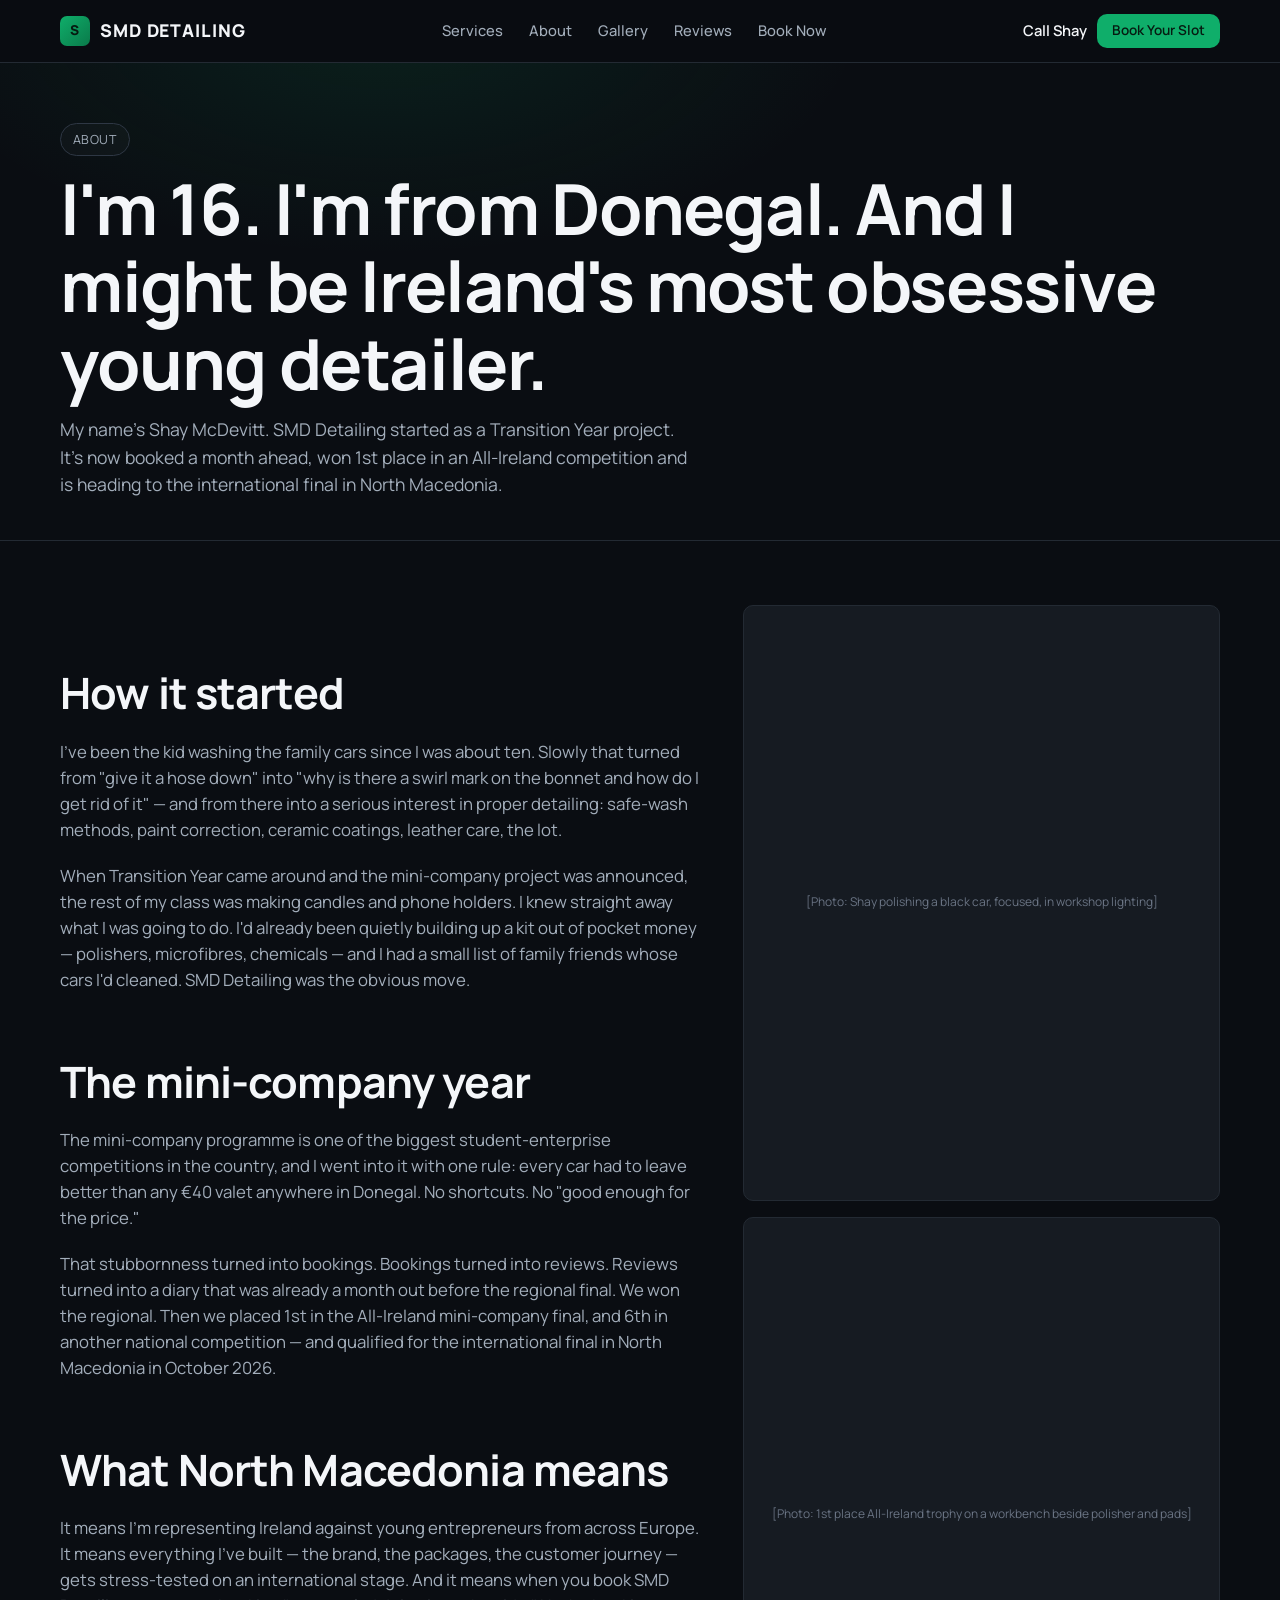
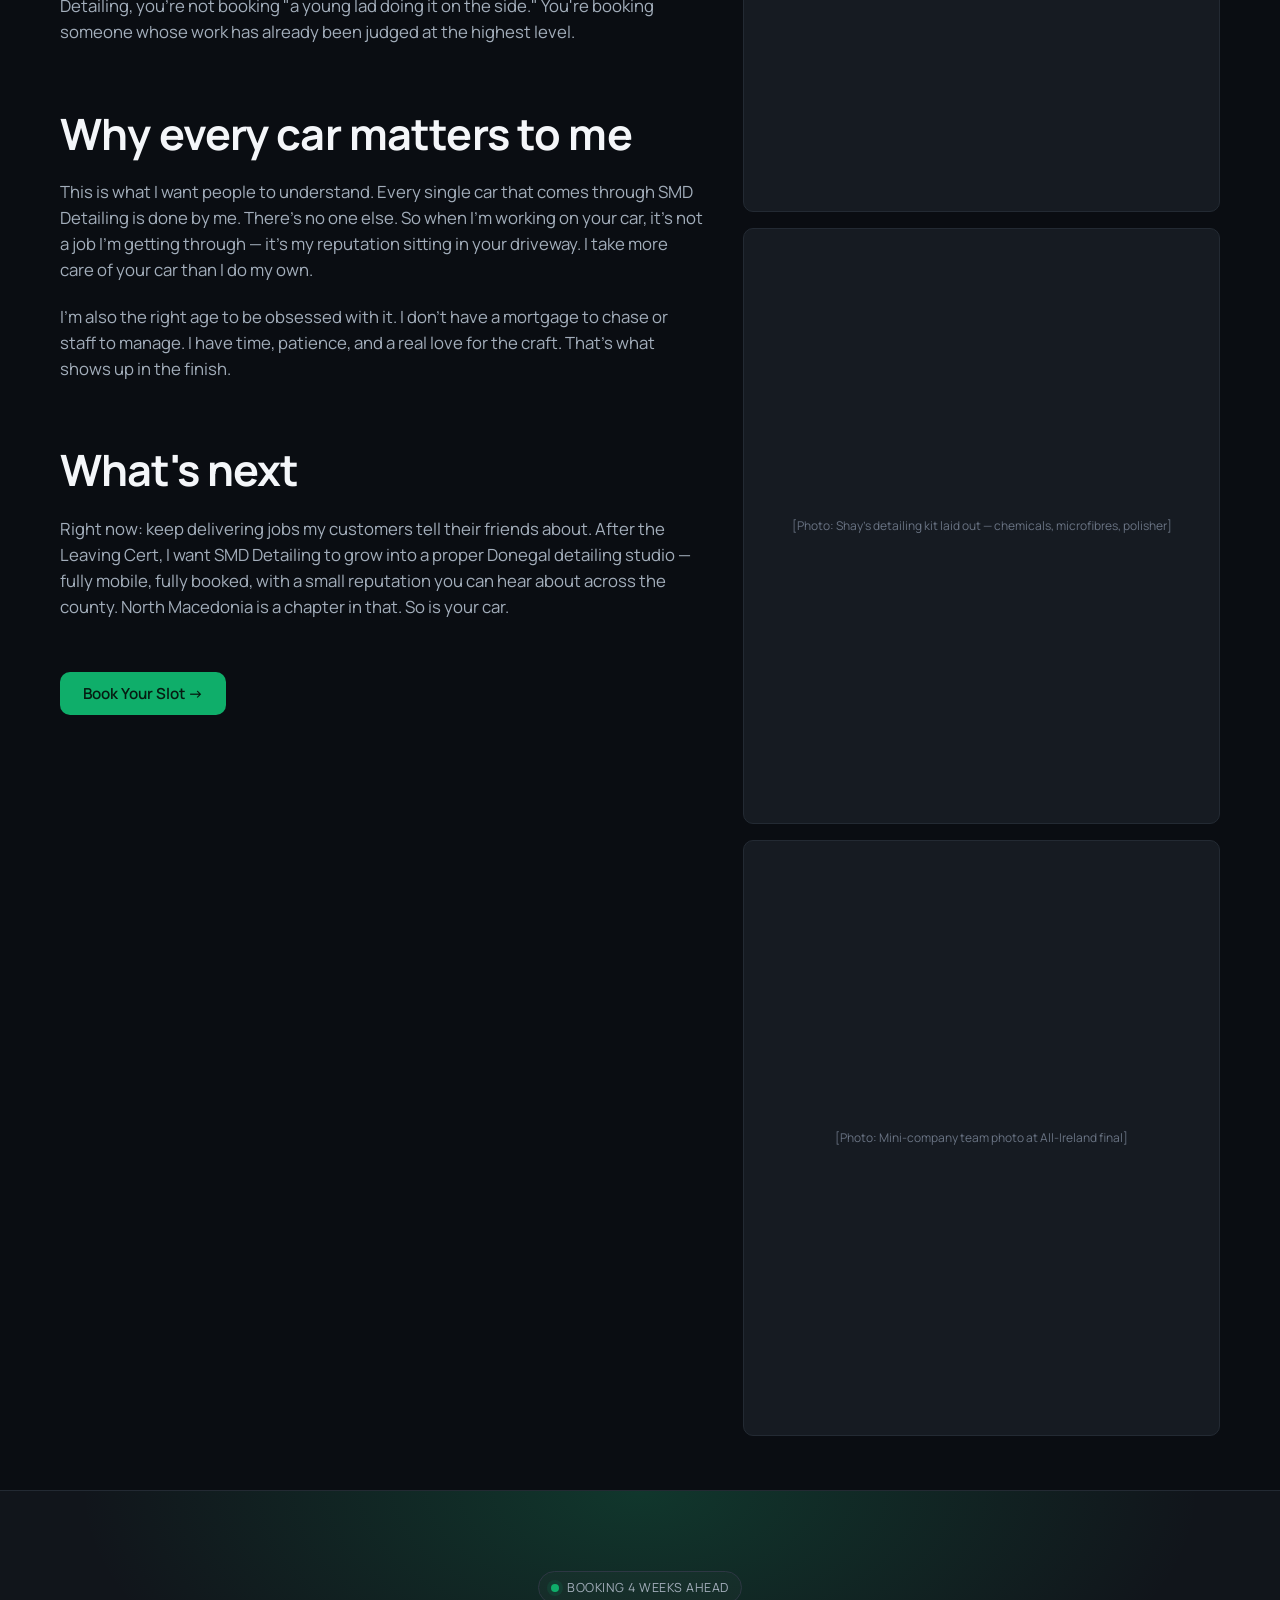
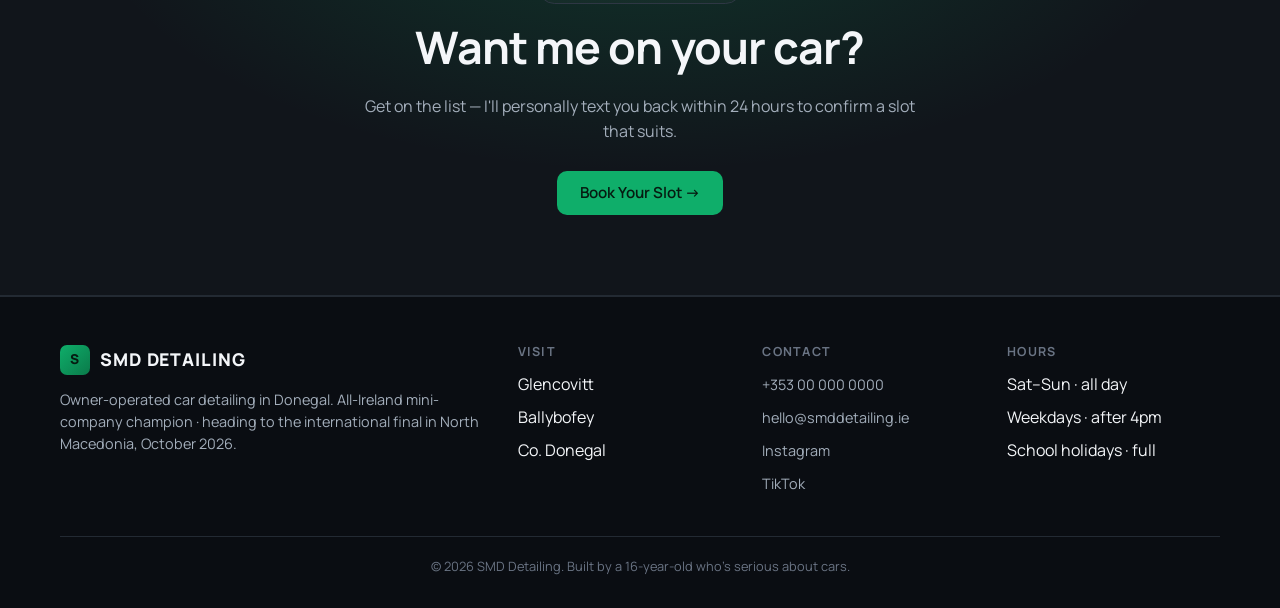
==== about.html @ 3852b574 "Initial commit: SMD Detailing wireframe site with GTM container - 4 pages: homepage, services, about" ====
<!DOCTYPE html>
<html lang="en-IE">
<head>
<!-- Google Tag Manager -->
<script>(function(w,d,s,l,i){w[l]=w[l]||[];w[l].push({'gtm.start':
new Date().getTime(),event:'gtm.js'});var f=d.getElementsByTagName(s)[0],
j=d.createElement(s),dl=l!='dataLayer'?'&l='+l:'';j.async=true;j.src=
'https://www.googletagmanager.com/gtm.js?id='+i+dl;f.parentNode.insertBefore(j,f);
})(window,document,'script','dataLayer','GTM-W44RQM73');</script>
<!-- End Google Tag Manager -->
<meta charset="UTF-8">
<meta name="viewport" content="width=device-width, initial-scale=1">
<title>About Shay — SMD Detailing</title>
<meta name="description" content="The story behind SMD Detailing. Shay McDevitt — 16, Transition Year, All-Ireland mini-company champion, heading to the international final in North Macedonia.">
<link rel="preconnect" href="https://fonts.googleapis.com">
<link rel="preconnect" href="https://fonts.gstatic.com" crossorigin>
<link href="https://fonts.googleapis.com/css2?family=Manrope:wght@400;500;600;700;800&display=swap" rel="stylesheet">
<link rel="stylesheet" href="styles.css">
</head>
<body>
<!-- Google Tag Manager (noscript) -->
<noscript><iframe src="https://www.googletagmanager.com/ns.html?id=GTM-W44RQM73"
height="0" width="0" style="display:none;visibility:hidden"></iframe></noscript>
<!-- End Google Tag Manager (noscript) -->

<header class="site-header">
  <div class="nav">
    <a href="index.html" class="logo">
      <span class="mark">S</span>
      <span>SMD&nbsp;DETAILING</span>
    </a>
    <ul class="nav-links">
      <li><a href="services.html">Services</a></li>
      <li><a href="about.html">About</a></li>
      <li><a href="index.html#gallery">Gallery</a></li>
      <li><a href="index.html#reviews">Reviews</a></li>
      <li><a href="book.html">Book Now</a></li>
    </ul>
    <div class="nav-cta">
      <a href="tel:+353000000000" class="nav-phone">Call Shay</a>
      <a href="book.html" class="btn btn-primary btn-sm">Book Your Slot</a>
      <button class="menu-btn" id="menuBtn" aria-label="Open menu" aria-expanded="false">☰</button>
    </div>
  </div>
  <nav class="mobile-menu" id="mobileMenu">
    <ul>
      <li><a href="services.html">Services</a></li>
      <li><a href="about.html">About</a></li>
      <li><a href="index.html#gallery">Gallery</a></li>
      <li><a href="index.html#reviews">Reviews</a></li>
      <li><a href="book.html">Book Now</a></li>
    </ul>
  </nav>
</header>

<!-- PAGE HERO -->
<section class="page-hero">
  <div class="container">
    <span class="eyebrow">About</span>
    <h1>I'm 16. I'm from Donegal. And I might be Ireland's most obsessive young detailer.</h1>
    <p class="lead">My name's Shay McDevitt. SMD Detailing started as a Transition Year project. It's now booked a month ahead, won 1st place in an All-Ireland competition and is heading to the international final in North Macedonia.</p>
  </div>
</section>

<!-- STORY -->
<section>
  <div class="container about-body">
    <article>
      <h2>How it started</h2>
      <p>I've been the kid washing the family cars since I was about ten. Slowly that turned from "give it a hose down" into "why is there a swirl mark on the bonnet and how do I get rid of it" — and from there into a serious interest in proper detailing: safe-wash methods, paint correction, ceramic coatings, leather care, the lot.</p>
      <p>When Transition Year came around and the mini-company project was announced, the rest of my class was making candles and phone holders. I knew straight away what I was going to do. I'd already been quietly building up a kit out of pocket money — polishers, microfibres, chemicals — and I had a small list of family friends whose cars I'd cleaned. SMD Detailing was the obvious move.</p>

      <h2>The mini-company year</h2>
      <p>The mini-company programme is one of the biggest student-enterprise competitions in the country, and I went into it with one rule: every car had to leave better than any €40 valet anywhere in Donegal. No shortcuts. No "good enough for the price."</p>
      <p>That stubbornness turned into bookings. Bookings turned into reviews. Reviews turned into a diary that was already a month out before the regional final. We won the regional. Then we placed 1st in the All-Ireland mini-company final, and 6th in another national competition — and qualified for the international final in North Macedonia in October 2026.</p>

      <h2>What North Macedonia means</h2>
      <p>It means I'm representing Ireland against young entrepreneurs from across Europe. It means everything I've built — the brand, the packages, the customer journey — gets stress-tested on an international stage. And it means when you book SMD Detailing, you're not booking "a young lad doing it on the side." You're booking someone whose work has already been judged at the highest level.</p>

      <h2>Why every car matters to me</h2>
      <p>This is what I want people to understand. Every single car that comes through SMD Detailing is done by me. There's no one else. So when I'm working on your car, it's not a job I'm getting through — it's my reputation sitting in your driveway. I take more care of your car than I do my own.</p>
      <p>I'm also the right age to be obsessed with it. I don't have a mortgage to chase or staff to manage. I have time, patience, and a real love for the craft. That's what shows up in the finish.</p>

      <h2>What's next</h2>
      <p>Right now: keep delivering jobs my customers tell their friends about. After the Leaving Cert, I want SMD Detailing to grow into a proper Donegal detailing studio — fully mobile, fully booked, with a small reputation you can hear about across the county. North Macedonia is a chapter in that. So is your car.</p>

      <a href="book.html" class="btn btn-primary mt-32">Book Your Slot →</a>
    </article>

    <aside class="about-photos">
      <div class="shot tall">[Photo: Shay polishing a black car, focused, in workshop lighting]</div>
      <div class="shot wide">[Photo: 1st place All-Ireland trophy on a workbench beside polisher and pads]</div>
      <div class="shot">[Photo: Shay's detailing kit laid out — chemicals, microfibres, polisher]</div>
      <div class="shot">[Photo: Mini-company team photo at All-Ireland final]</div>
    </aside>
  </div>
</section>

<!-- FINAL CTA -->
<section class="final-cta">
  <div class="container">
    <span class="eyebrow"><span class="dot"></span> Booking 4 weeks ahead</span>
    <h2>Want me on your car?</h2>
    <p>Get on the list — I'll personally text you back within 24 hours to confirm a slot that suits.</p>
    <a href="book.html" class="btn btn-primary">Book Your Slot →</a>
  </div>
</section>

<footer class="site-footer">
  <div class="container">
    <div class="footer-grid">
      <div>
        <div class="logo" style="margin-bottom:14px;">
          <span class="mark">S</span><span>SMD&nbsp;DETAILING</span>
        </div>
        <p>Owner-operated car detailing in Donegal. All-Ireland mini-company champion · heading to the international final in North Macedonia, October 2026.</p>
      </div>
      <div>
        <h4>Visit</h4>
        <ul>
          <li>Glencovitt</li>
          <li>Ballybofey</li>
          <li>Co. Donegal</li>
        </ul>
      </div>
      <div>
        <h4>Contact</h4>
        <ul>
          <li><a href="tel:+353000000000">+353 00 000 0000</a></li>
          <li><a href="mailto:hello@smddetailing.ie">hello@smddetailing.ie</a></li>
          <li><a href="#">Instagram</a></li>
          <li><a href="#">TikTok</a></li>
        </ul>
      </div>
      <div>
        <h4>Hours</h4>
        <ul>
          <li>Sat–Sun · all day</li>
          <li>Weekdays · after 4pm</li>
          <li>School holidays · full</li>
        </ul>
      </div>
    </div>
    <div class="copyright">© 2026 SMD Detailing. Built by a 16-year-old who's serious about cars.</div>
  </div>
</footer>

<script>
  const btn = document.getElementById('menuBtn');
  const menu = document.getElementById('mobileMenu');
  if (btn) btn.addEventListener('click', () => {
    const open = menu.classList.toggle('open');
    btn.setAttribute('aria-expanded', open);
  });
</script>
</body>
</html>
---- styles.css ----
/* =========================================================
   SMD Detailing — Wireframe Stylesheet v2
   Mobile-first. Dark/premium feel. Emerald accent + gold credential accent.
   Built to reflect the four strategy docs (May 2026).
   ========================================================= */

:root {
  --bg: #0a0d12;
  --bg-elev: #11151b;
  --bg-card: #161b22;
  --bg-card-2: #1c222b;
  --border: #232a33;
  --border-strong: #2e3744;
  --text: #f4f6f9;
  --text-dim: #a3aebb;
  --text-muted: #6a7484;
  --accent: #0fae6a;             /* deep emerald — work/CTA */
  --accent-hover: #14c478;
  --accent-soft: rgba(15, 174, 106, 0.12);
  --accent-strong: rgba(15, 174, 106, 0.28);
  --gold: #d4a72c;               /* credential gold — All-Ireland / N. Macedonia / Most Popular */
  --gold-soft: rgba(212, 167, 44, 0.12);
  --gold-strong: rgba(212, 167, 44, 0.35);
  --danger: #f06a4a;             /* used in "what I don't do" */
  --radius: 14px;
  --radius-sm: 8px;
  --shadow: 0 18px 40px -22px rgba(0, 0, 0, 0.7);
  --maxw: 1200px;
  --font: 'Manrope', system-ui, -apple-system, Segoe UI, Roboto, sans-serif;
}

* { box-sizing: border-box; }

html { scroll-behavior: smooth; -webkit-text-size-adjust: 100%; }

body {
  margin: 0;
  font-family: var(--font);
  background: var(--bg);
  color: var(--text);
  font-size: 16px;
  line-height: 1.55;
  -webkit-font-smoothing: antialiased;
  text-rendering: optimizeLegibility;
}

img { max-width: 100%; display: block; }

a { color: var(--accent); text-decoration: none; }
a:hover { color: var(--accent-hover); }

h1, h2, h3, h4, h5 {
  font-family: var(--font);
  font-weight: 700;
  letter-spacing: -0.02em;
  line-height: 1.1;
  margin: 0 0 .5em;
  color: var(--text);
}

h1 { font-size: clamp(2.2rem, 6.2vw, 4.4rem); }
h2 { font-size: clamp(1.7rem, 4.2vw, 2.7rem); }
h3 { font-size: clamp(1.15rem, 2.3vw, 1.45rem); }
h4 { font-size: 1rem; }
p  { margin: 0 0 1em; color: var(--text-dim); }

strong { color: var(--text); }

.container {
  width: 100%;
  max-width: var(--maxw);
  margin: 0 auto;
  padding: 0 20px;
}

/* ---------- Live availability strip ---------- */
.availability-strip {
  background: linear-gradient(90deg, rgba(15,174,106,0.18), rgba(15,174,106,0.04));
  border-bottom: 1px solid var(--border);
  padding: 10px 0;
  font-size: .85rem;
  color: var(--text);
  text-align: center;
}
.availability-strip .container {
  display: flex;
  align-items: center;
  justify-content: center;
  flex-wrap: wrap;
  gap: 14px;
}
.availability-strip .pulse {
  display: inline-flex;
  align-items: center;
  gap: 8px;
  font-weight: 600;
}
.availability-strip .pulse::before {
  content: "";
  width: 9px; height: 9px;
  border-radius: 50%;
  background: var(--accent);
  box-shadow: 0 0 0 4px var(--accent-soft);
  animation: pulse 2s ease-in-out infinite;
}
.availability-strip .sep { color: var(--text-muted); }
@keyframes pulse {
  0%, 100% { box-shadow: 0 0 0 4px var(--accent-soft); }
  50% { box-shadow: 0 0 0 8px rgba(15,174,106,0.05); }
}

/* ---------- Header ---------- */
.site-header {
  position: sticky;
  top: 0;
  z-index: 50;
  background: rgba(10, 13, 18, 0.88);
  backdrop-filter: blur(12px);
  -webkit-backdrop-filter: blur(12px);
  border-bottom: 1px solid var(--border);
}

.nav {
  display: flex;
  align-items: center;
  justify-content: space-between;
  padding: 14px 20px;
  max-width: var(--maxw);
  margin: 0 auto;
}

.logo {
  font-weight: 800;
  font-size: 1.1rem;
  letter-spacing: .05em;
  color: var(--text);
  display: flex;
  align-items: center;
  gap: 10px;
}

.logo .mark {
  display: inline-flex;
  width: 30px; height: 30px;
  border-radius: 7px;
  background: linear-gradient(135deg, var(--accent), #0a7a4a);
  align-items: center;
  justify-content: center;
  font-size: .85rem;
  font-weight: 800;
  color: #061b11;
}

.nav-links {
  display: none;
  gap: 26px;
  list-style: none;
  margin: 0;
  padding: 0;
}

.nav-links a {
  color: var(--text-dim);
  font-weight: 500;
  font-size: .92rem;
}
.nav-links a:hover, .nav-links a.active { color: var(--text); }

.nav-cta {
  display: flex;
  align-items: center;
  gap: 10px;
}

.nav-phone {
  display: none;
  color: var(--text);
  font-weight: 600;
  font-size: .92rem;
}

.menu-btn {
  background: none;
  border: 1px solid var(--border);
  color: var(--text);
  border-radius: var(--radius-sm);
  padding: 8px 10px;
  cursor: pointer;
  font: inherit;
}

@media (min-width: 920px) {
  .nav-links { display: flex; }
  .nav-phone { display: inline; }
  .menu-btn { display: none; }
}

/* Mobile dropdown */
.mobile-menu {
  display: none;
  border-top: 1px solid var(--border);
  background: var(--bg-elev);
}
.mobile-menu.open { display: block; }
.mobile-menu ul { list-style: none; margin: 0; padding: 8px 0; }
.mobile-menu li a {
  display: block;
  padding: 12px 20px;
  color: var(--text-dim);
  font-weight: 500;
  border-bottom: 1px solid var(--border);
}
.mobile-menu li:last-child a { border-bottom: none; }

/* ---------- Buttons ---------- */
.btn {
  display: inline-flex;
  align-items: center;
  justify-content: center;
  gap: 8px;
  padding: 13px 22px;
  font: 600 .95rem/1 var(--font);
  border-radius: 10px;
  border: 1px solid transparent;
  cursor: pointer;
  text-align: center;
  transition: transform .12s ease, background .2s ease, border-color .2s ease;
  white-space: nowrap;
}
.btn-primary { background: var(--accent); color: #061b11; }
.btn-primary:hover { background: var(--accent-hover); color: #061b11; transform: translateY(-1px); }
.btn-ghost { background: transparent; color: var(--text); border-color: var(--border-strong); }
.btn-ghost:hover { border-color: var(--accent); color: var(--accent); }
.btn-gold { background: var(--gold); color: #1c1304; }
.btn-gold:hover { background: #e4b734; color: #1c1304; transform: translateY(-1px); }
.btn-sm { padding: 9px 14px; font-size: .85rem; }
.btn-lg { padding: 16px 28px; font-size: 1.02rem; }

/* ---------- Hero ---------- */
.hero {
  position: relative;
  padding: 56px 0 56px;
  background:
    radial-gradient(1200px 600px at 75% -10%, rgba(15,174,106,0.20), transparent 60%),
    radial-gradient(800px 400px at 10% 30%, rgba(15,174,106,0.06), transparent 60%),
    var(--bg);
  overflow: hidden;
}

.hero-grid {
  display: grid;
  grid-template-columns: 1fr;
  gap: 36px;
  align-items: center;
}

.eyebrow {
  display: inline-flex;
  align-items: center;
  gap: 8px;
  padding: 6px 12px;
  border: 1px solid var(--border-strong);
  border-radius: 999px;
  font-size: .78rem;
  color: var(--text-dim);
  letter-spacing: .04em;
  text-transform: uppercase;
  background: rgba(255,255,255,0.02);
  margin-bottom: 18px;
}
.eyebrow .dot {
  width: 8px; height: 8px; border-radius: 50%;
  background: var(--accent);
  box-shadow: 0 0 0 4px var(--accent-soft);
}
.eyebrow.gold { color: var(--gold); border-color: var(--gold-strong); background: var(--gold-soft); }
.eyebrow.gold .dot { background: var(--gold); box-shadow: 0 0 0 4px var(--gold-soft); }

.hero h1 { margin-bottom: 20px; }
.hero h1 .accent { color: var(--accent); }
.hero h1 .gold { color: var(--gold); }

.hero-sub {
  font-size: 1.12rem;
  color: var(--text-dim);
  max-width: 560px;
  margin-bottom: 28px;
}

.hero-ctas {
  display: flex;
  flex-wrap: wrap;
  gap: 12px;
  margin-bottom: 28px;
}

.trust-strip {
  display: flex;
  flex-wrap: wrap;
  gap: 10px;
  align-items: center;
}
.badge {
  display: inline-flex;
  align-items: center;
  gap: 8px;
  padding: 8px 14px;
  border-radius: 999px;
  background: var(--bg-card);
  border: 1px solid var(--border);
  font-size: .84rem;
  color: var(--text);
  font-weight: 500;
}
.badge .ico { font-size: 1rem; }
.badge.gold { border-color: var(--gold-strong); color: var(--gold); background: var(--gold-soft); }

.hero-visual {
  background: var(--bg-card);
  border: 1px solid var(--border);
  border-radius: var(--radius);
  aspect-ratio: 4/5;
  display: flex;
  align-items: center;
  justify-content: center;
  padding: 24px;
  color: var(--text-muted);
  text-align: center;
  font-size: .85rem;
  line-height: 1.5;
  position: relative;
  overflow: hidden;
}
.hero-visual::after {
  content: "";
  position: absolute; inset: 0;
  background: radial-gradient(circle at 80% 20%, rgba(15,174,106,0.08), transparent 50%);
  pointer-events: none;
}

@media (min-width: 880px) {
  .hero { padding: 92px 0 88px; }
  .hero-grid { grid-template-columns: 1.15fr .85fr; gap: 60px; }
}

/* ---------- Section base ---------- */
section { padding: 64px 0; }
.section-head { max-width: 760px; margin: 0 auto 40px; text-align: center; }
.section-head .eyebrow { margin-bottom: 14px; }
.section-head p { color: var(--text-dim); font-size: 1.05rem; }
.section-head h2 .accent { color: var(--accent); }

.section-tint {
  background: var(--bg-elev);
  border-top: 1px solid var(--border);
  border-bottom: 1px solid var(--border);
}

/* ---------- Comparison / Donegal landscape ---------- */
.compare-grid {
  display: grid;
  grid-template-columns: 1fr;
  gap: 16px;
}
@media (min-width: 880px) { .compare-grid { grid-template-columns: repeat(3, 1fr); } }

.compare-col {
  background: var(--bg-card);
  border: 1px solid var(--border);
  border-radius: var(--radius);
  padding: 26px 22px;
  position: relative;
  display: flex;
  flex-direction: column;
}
.compare-col h3 {
  font-size: 1.05rem;
  margin-bottom: 4px;
  color: var(--text-dim);
}
.compare-col .price-bracket {
  font-size: .82rem;
  color: var(--text-muted);
  margin-bottom: 18px;
  font-weight: 500;
}
.compare-col ul {
  list-style: none; padding: 0; margin: 0 0 16px;
}
.compare-col ul li {
  padding: 8px 0 8px 24px;
  font-size: .92rem;
  color: var(--text-dim);
  position: relative;
  border-bottom: 1px solid rgba(255,255,255,0.04);
}
.compare-col ul li:last-child { border-bottom: none; }
.compare-col ul li::before {
  content: "—";
  position: absolute; left: 0; top: 8px;
  color: var(--text-muted);
}
.compare-col.smd {
  border-color: var(--accent);
  background: linear-gradient(180deg, rgba(15,174,106,0.10), transparent 50%), var(--bg-card);
}
.compare-col.smd h3 { color: var(--accent); }
.compare-col.smd ul li::before { content: "✓"; color: var(--accent); font-weight: 700; }
.compare-col.smd .price-bracket { color: var(--text); font-weight: 600; }

/* ---------- Stats strip ---------- */
.stats { padding: 38px 0; }
.stats-grid {
  display: grid;
  grid-template-columns: 1fr;
  gap: 24px;
  text-align: center;
}
.stat .n {
  display: block;
  font-size: 2rem;
  font-weight: 800;
  color: var(--accent);
  letter-spacing: -.02em;
}
.stat.gold .n { color: var(--gold); }
.stat .l {
  color: var(--text-dim);
  font-size: .92rem;
}
@media (min-width: 720px) {
  .stats-grid { grid-template-columns: repeat(3, 1fr); }
}

/* ---------- Packages cards ---------- */
.cards {
  display: grid;
  grid-template-columns: 1fr;
  gap: 20px;
}
@media (min-width: 880px) { .cards { grid-template-columns: repeat(3, 1fr); } }

.card {
  background: var(--bg-card);
  border: 1px solid var(--border);
  border-radius: var(--radius);
  padding: 30px 26px;
  display: flex;
  flex-direction: column;
  position: relative;
  transition: border-color .2s ease, transform .2s ease;
}
.card:hover { border-color: var(--accent); transform: translateY(-2px); }

.card.featured {
  border-color: var(--gold);
  background: linear-gradient(180deg, rgba(212,167,44,0.07), transparent 40%), var(--bg-card);
}
.card .ribbon {
  position: absolute;
  top: -12px; left: 22px;
  background: var(--gold);
  color: #1c1304;
  font-size: .7rem;
  font-weight: 800;
  letter-spacing: .1em;
  text-transform: uppercase;
  padding: 5px 12px;
  border-radius: 999px;
  box-shadow: var(--shadow);
}

.card .pack-name {
  font-size: .78rem;
  text-transform: uppercase;
  letter-spacing: .14em;
  color: var(--text-muted);
  margin-bottom: 4px;
}
.card h3 {
  font-size: 1.5rem;
  margin-bottom: 6px;
}
.card .price {
  font-size: 2.2rem;
  font-weight: 800;
  letter-spacing: -.02em;
  color: var(--text);
  margin: 8px 0 4px;
}
.card .time {
  color: var(--text-muted);
  font-size: .85rem;
  margin-bottom: 18px;
}
.card ul {
  list-style: none;
  padding: 0; margin: 0 0 22px;
}
.card ul li {
  position: relative;
  padding: 8px 0 8px 26px;
  color: var(--text-dim);
  font-size: .93rem;
  border-bottom: 1px solid rgba(255,255,255,0.04);
}
.card ul li:last-child { border-bottom: none; }
.card ul li::before {
  content: "";
  position: absolute;
  left: 0; top: 14px;
  width: 12px; height: 12px;
  border-radius: 50%;
  background: var(--accent-soft);
  border: 2px solid var(--accent);
}
.card.featured ul li::before { background: var(--gold-soft); border-color: var(--gold); }
.card .card-foot {
  margin-top: auto;
  display: flex;
  flex-direction: column;
  gap: 8px;
}

/* ---------- "What I don't do" ---------- */
.dont-grid {
  display: grid;
  grid-template-columns: 1fr;
  gap: 14px;
}
@media (min-width: 720px) { .dont-grid { grid-template-columns: repeat(2, 1fr); } }
.dont-card {
  background: var(--bg-card);
  border: 1px solid var(--border);
  border-left: 3px solid var(--danger);
  border-radius: var(--radius);
  padding: 22px 22px;
}
.dont-card h4 {
  font-size: 1rem;
  margin-bottom: 6px;
  color: var(--text);
}
.dont-card p {
  margin: 0;
  font-size: .92rem;
  color: var(--text-dim);
}
.dont-card .x {
  display: inline-block;
  color: var(--danger);
  font-weight: 700;
  margin-right: 6px;
}

/* ---------- Process ---------- */
.process {
  background: var(--bg-elev);
  border-radius: var(--radius);
  padding: 38px 26px;
  border: 1px solid var(--border);
}
.steps {
  display: grid;
  grid-template-columns: 1fr;
  gap: 28px;
  counter-reset: step;
}
@media (min-width: 720px) { .steps { grid-template-columns: repeat(4, 1fr); } }
.step {
  position: relative;
  padding-left: 56px;
}
.step::before {
  counter-increment: step;
  content: counter(step);
  position: absolute;
  left: 0; top: -4px;
  width: 40px; height: 40px;
  border-radius: 50%;
  background: var(--accent);
  color: #061b11;
  font-weight: 800;
  display: flex; align-items: center; justify-content: center;
}
.step h4 { font-size: 1rem; margin-bottom: 4px; color: var(--text); }
.step p { font-size: .9rem; margin: 0; }

/* ---------- Wedding pack strip ---------- */
.wedding-strip {
  background: linear-gradient(135deg, rgba(212,167,44,0.10), rgba(15,174,106,0.06));
  border: 1px solid var(--gold-strong);
  border-radius: var(--radius);
  padding: 28px;
  display: grid;
  grid-template-columns: 1fr;
  gap: 18px;
  align-items: center;
}
@media (min-width: 720px) { .wedding-strip { grid-template-columns: 1fr auto; } }
.wedding-strip h3 { margin-bottom: 6px; color: var(--text); }
.wedding-strip h3 .gold { color: var(--gold); }
.wedding-strip p { margin: 0; color: var(--text-dim); font-size: .95rem; }
.wedding-price {
  font-weight: 700;
  color: var(--gold);
  font-size: 1.1rem;
  margin-top: 8px;
}

/* ---------- Gallery / TikTok grid ---------- */
.gallery {
  display: grid;
  grid-template-columns: repeat(2, 1fr);
  gap: 12px;
}
@media (min-width: 720px) { .gallery { grid-template-columns: repeat(3, 1fr); } }
@media (min-width: 1000px) { .gallery { grid-template-columns: repeat(4, 1fr); } }
.shot {
  background: var(--bg-card);
  border: 1px solid var(--border);
  border-radius: 10px;
  aspect-ratio: 4/3;
  display: flex;
  align-items: center;
  justify-content: center;
  text-align: center;
  padding: 12px;
  color: var(--text-muted);
  font-size: .75rem;
  line-height: 1.4;
}
.shot.tall { aspect-ratio: 3/4; }
.shot.wide { aspect-ratio: 16/9; }

/* TikTok/IG embed grid */
.social-grid {
  display: grid;
  grid-template-columns: repeat(2, 1fr);
  gap: 12px;
}
@media (min-width: 720px) { .social-grid { grid-template-columns: repeat(3, 1fr); } }
.tiktok-tile {
  background: var(--bg-card);
  border: 1px solid var(--border);
  border-radius: 12px;
  aspect-ratio: 9/16;
  display: flex;
  flex-direction: column;
  justify-content: space-between;
  padding: 14px;
  color: var(--text-muted);
  font-size: .78rem;
  text-align: left;
  position: relative;
  overflow: hidden;
}
.tiktok-tile::before {
  content: "";
  position: absolute; inset: 0;
  background: linear-gradient(180deg, transparent 30%, rgba(0,0,0,0.6));
  pointer-events: none;
}
.tiktok-tile .plat {
  font-size: .68rem;
  text-transform: uppercase;
  letter-spacing: .12em;
  color: var(--accent);
  font-weight: 700;
}
.tiktok-tile .ttitle {
  position: relative;
  color: var(--text);
  font-weight: 600;
  font-size: .82rem;
  z-index: 1;
}

/* ---------- Reviews ---------- */
.reviews {
  display: grid;
  grid-template-columns: 1fr;
  gap: 20px;
}
@media (min-width: 720px) { .reviews { grid-template-columns: repeat(2, 1fr); } }
@media (min-width: 1000px) { .reviews { grid-template-columns: repeat(3, 1fr); } }
.review {
  background: var(--bg-card);
  border: 1px solid var(--border);
  border-radius: var(--radius);
  padding: 24px;
}
.stars { color: var(--gold); letter-spacing: 2px; margin-bottom: 10px; font-size: .95rem; }
.review p { color: var(--text); font-size: 1rem; font-style: italic; }
.review .who {
  margin-top: 16px;
  font-size: .85rem;
  color: var(--text-dim);
}
.review .who strong { color: var(--text); font-style: normal; }
.review .tag {
  display: inline-block;
  margin-top: 8px;
  padding: 3px 10px;
  font-size: .72rem;
  letter-spacing: .06em;
  text-transform: uppercase;
  border-radius: 999px;
  background: var(--accent-soft);
  color: var(--accent);
}

/* ---------- Press strip ---------- */
.press-strip {
  display: grid;
  grid-template-columns: repeat(2, 1fr);
  gap: 14px;
}
@media (min-width: 720px) { .press-strip { grid-template-columns: repeat(4, 1fr); } }
.press-logo {
  background: var(--bg-card);
  border: 1px solid var(--border);
  border-radius: var(--radius-sm);
  padding: 22px 18px;
  text-align: center;
  color: var(--text-muted);
  font-size: .88rem;
}
.press-logo .name {
  display: block;
  color: var(--text);
  font-weight: 700;
  letter-spacing: .04em;
  font-size: 1rem;
  margin-bottom: 4px;
}
.press-logo .sub {
  font-size: .72rem;
  text-transform: uppercase;
  letter-spacing: .1em;
  color: var(--text-muted);
}

/* ---------- Coverage map ---------- */
.coverage {
  display: grid;
  grid-template-columns: 1fr;
  gap: 32px;
  align-items: center;
}
@media (min-width: 880px) { .coverage { grid-template-columns: 1fr 1fr; } }
.map-placeholder {
  background: var(--bg-card);
  border: 1px solid var(--border);
  border-radius: var(--radius);
  aspect-ratio: 4/3;
  display: flex; align-items: center; justify-content: center;
  color: var(--text-muted);
  text-align: center;
  padding: 24px;
  font-size: .85rem;
}
.coverage h2 { margin-bottom: 14px; }
.coverage ul.towns {
  list-style: none; padding: 0; margin: 16px 0;
  display: grid; grid-template-columns: repeat(2, 1fr); gap: 8px;
}
@media (min-width: 720px) { .coverage ul.towns { grid-template-columns: repeat(3, 1fr); } }
.coverage ul.towns li {
  padding: 8px 12px;
  background: var(--bg-card);
  border: 1px solid var(--border);
  border-radius: var(--radius-sm);
  font-size: .88rem;
  color: var(--text-dim);
}

/* ---------- B2B dealer strip ---------- */
.b2b-strip {
  background:
    radial-gradient(600px 300px at 90% 0%, rgba(15,174,106,0.08), transparent 60%),
    var(--bg-elev);
  border: 1px solid var(--border-strong);
  border-radius: var(--radius);
  padding: 36px 30px;
  display: grid;
  grid-template-columns: 1fr;
  gap: 24px;
  align-items: center;
}
@media (min-width: 720px) { .b2b-strip { grid-template-columns: 1.4fr 1fr; } }
.b2b-strip .eyebrow { margin-bottom: 14px; }
.b2b-strip h3 { font-size: 1.5rem; margin-bottom: 8px; }
.b2b-strip p { color: var(--text-dim); margin-bottom: 0; }
.b2b-strip ul {
  list-style: none; padding: 0; margin: 18px 0 0;
  display: grid;
  grid-template-columns: 1fr 1fr;
  gap: 8px 18px;
}
.b2b-strip ul li {
  font-size: .9rem;
  color: var(--text);
  position: relative;
  padding-left: 22px;
}
.b2b-strip ul li::before {
  content: "✓";
  position: absolute; left: 0; top: 0;
  color: var(--accent);
  font-weight: 800;
}
.b2b-strip .cta-block {
  text-align: left;
}

/* ---------- Final CTA ---------- */
.final-cta {
  background:
    radial-gradient(800px 400px at 50% 0%, rgba(15,174,106,0.22), transparent 70%),
    var(--bg-elev);
  text-align: center;
  border-top: 1px solid var(--border);
  border-bottom: 1px solid var(--border);
  padding: 80px 0;
}
.final-cta h2 { font-size: clamp(1.8rem, 4vw, 2.8rem); }
.final-cta p { color: var(--text-dim); max-width: 560px; margin: 0 auto 28px; }

/* ---------- Footer ---------- */
.site-footer {
  padding: 48px 0 32px;
  border-top: 1px solid var(--border);
  background: var(--bg);
}
.footer-grid {
  display: grid;
  grid-template-columns: 1fr;
  gap: 32px;
  margin-bottom: 32px;
}
@media (min-width: 720px) { .footer-grid { grid-template-columns: 2fr 1fr 1fr 1fr; } }
.footer-grid h4 {
  font-size: .78rem;
  text-transform: uppercase;
  letter-spacing: .1em;
  color: var(--text-muted);
  margin-bottom: 14px;
}
.footer-grid ul { list-style: none; padding: 0; margin: 0; }
.footer-grid li { margin-bottom: 8px; }
.footer-grid li a { color: var(--text-dim); font-size: .9rem; }
.footer-grid li a:hover { color: var(--text); }
.footer-grid p { font-size: .9rem; }
.copyright {
  border-top: 1px solid var(--border);
  padding-top: 20px;
  text-align: center;
  color: var(--text-muted);
  font-size: .8rem;
}

/* ---------- About page ---------- */
.about-hero { padding: 80px 0 40px; }
.about-hero .lead {
  font-size: 1.2rem;
  color: var(--text);
  max-width: 720px;
}
.about-body {
  display: grid;
  grid-template-columns: 1fr;
  gap: 40px;
  padding-bottom: 40px;
}
@media (min-width: 880px) { .about-body { grid-template-columns: 1.4fr 1fr; } }
.about-body article p {
  font-size: 1.05rem;
  color: var(--text-dim);
  margin-bottom: 1.2em;
}
.about-body article h2 { margin-top: 1.5em; }
.about-body article h3 { margin-top: 1.4em; color: var(--text); }
.about-photos { display: grid; gap: 16px; }
.about-photos .shot { aspect-ratio: 4/5; }
.credential-card {
  background: var(--gold-soft);
  border: 1px solid var(--gold-strong);
  border-radius: var(--radius);
  padding: 22px 22px;
  color: var(--text);
}
.credential-card h4 {
  font-size: .78rem;
  text-transform: uppercase;
  letter-spacing: .12em;
  color: var(--gold);
  margin-bottom: 8px;
}
.credential-card p { color: var(--text); margin: 0; font-size: .95rem; }

/* ---------- Services page ---------- */
.package-detail {
  background: var(--bg-card);
  border: 1px solid var(--border);
  border-radius: var(--radius);
  padding: 36px 28px;
  margin-bottom: 24px;
  position: relative;
}
.package-detail.featured {
  border-color: var(--gold);
  background: linear-gradient(180deg, rgba(212,167,44,0.06), transparent 40%), var(--bg-card);
}
.package-detail .ribbon {
  position: absolute;
  top: -12px; left: 28px;
  background: var(--gold);
  color: #1c1304;
  font-size: .7rem;
  font-weight: 800;
  letter-spacing: .1em;
  text-transform: uppercase;
  padding: 5px 12px;
  border-radius: 999px;
  box-shadow: var(--shadow);
}
.package-detail .pack-name {
  font-size: .78rem;
  text-transform: uppercase;
  letter-spacing: .14em;
  color: var(--text-muted);
  margin-bottom: 6px;
}
.package-detail h2 {
  display: flex;
  align-items: baseline;
  gap: 14px;
  flex-wrap: wrap;
  margin-bottom: 6px;
}
.package-detail h2 .price-tag {
  color: var(--accent);
  font-size: 1.4rem;
}
.package-detail.featured h2 .price-tag { color: var(--gold); }
.package-detail .meta {
  color: var(--text-muted);
  font-size: .9rem;
  margin-bottom: 22px;
}
.package-detail .why {
  font-size: 1rem;
  color: var(--text);
  margin-bottom: 24px;
  padding: 16px;
  background: var(--accent-soft);
  border-left: 3px solid var(--accent);
  border-radius: var(--radius-sm);
}
.package-detail .twocol {
  display: grid;
  grid-template-columns: 1fr;
  gap: 24px;
}
@media (min-width: 720px) { .package-detail .twocol { grid-template-columns: 1fr 1fr; } }
.package-detail h4 {
  font-size: .78rem;
  text-transform: uppercase;
  letter-spacing: .12em;
  color: var(--accent);
  margin-bottom: 12px;
}
.package-detail.featured h4 { color: var(--gold); }
.package-detail ul { list-style: none; padding: 0; margin: 0 0 16px; }
.package-detail ul li {
  position: relative;
  padding: 8px 0 8px 26px;
  font-size: .94rem;
  color: var(--text-dim);
  border-bottom: 1px solid rgba(255,255,255,0.04);
}
.package-detail ul li::before {
  content: "✓";
  position: absolute;
  left: 0; top: 8px;
  color: var(--accent);
  font-weight: 700;
}
.package-detail.featured ul li::before { color: var(--gold); }

/* "Not included" section */
.not-included {
  background: var(--bg-elev);
  border: 1px solid var(--border);
  border-radius: var(--radius);
  padding: 26px;
  margin-bottom: 24px;
}
.not-included h3 { color: var(--text); margin-bottom: 14px; }
.not-included ul {
  list-style: none; padding: 0; margin: 0;
  display: grid;
  grid-template-columns: 1fr;
  gap: 8px;
}
@media (min-width: 720px) { .not-included ul { grid-template-columns: 1fr 1fr; } }
.not-included li {
  font-size: .92rem;
  color: var(--text-dim);
  padding-left: 22px;
  position: relative;
}
.not-included li::before {
  content: "✕";
  position: absolute; left: 0; top: 0;
  color: var(--danger);
  font-weight: 700;
}

/* FAQ */
.faq details {
  background: var(--bg-card);
  border: 1px solid var(--border);
  border-radius: var(--radius);
  padding: 18px 22px;
  margin-bottom: 12px;
}
.faq summary {
  cursor: pointer;
  font-weight: 600;
  color: var(--text);
  list-style: none;
  display: flex;
  align-items: center;
  justify-content: space-between;
  gap: 16px;
}
.faq summary::-webkit-details-marker { display: none; }
.faq summary::after {
  content: "+";
  font-size: 1.4rem;
  color: var(--accent);
  transition: transform .2s ease;
}
.faq details[open] summary::after { transform: rotate(45deg); }
.faq details p { margin-top: 14px; font-size: .95rem; }

/* ---------- Booking form ---------- */
.booking-wrap {
  display: grid;
  grid-template-columns: 1fr;
  gap: 36px;
  padding: 60px 0;
}
@media (min-width: 880px) { .booking-wrap { grid-template-columns: 1.3fr 1fr; } }

form.booking {
  background: var(--bg-card);
  border: 1px solid var(--border);
  border-radius: var(--radius);
  padding: 32px 26px;
}
form.booking h3 { margin-bottom: 4px; }
form.booking h3 + p { font-size: .9rem; margin-bottom: 22px; }
.field { margin-bottom: 18px; }
.field label {
  display: block;
  font-size: .85rem;
  color: var(--text);
  margin-bottom: 6px;
  font-weight: 500;
}
.field label .req { color: var(--accent); }
.field input,
.field select,
.field textarea {
  width: 100%;
  background: var(--bg-elev);
  border: 1px solid var(--border);
  border-radius: var(--radius-sm);
  padding: 12px 14px;
  color: var(--text);
  font: inherit;
  font-size: .95rem;
  transition: border-color .15s ease;
}
.field input[type="file"] { padding: 10px; background: var(--bg-elev); }
.field input:focus,
.field select:focus,
.field textarea:focus {
  outline: none;
  border-color: var(--accent);
}
.field textarea { min-height: 110px; resize: vertical; }
.field-row { display: grid; grid-template-columns: 1fr; gap: 12px; }
@media (min-width: 600px) { .field-row { grid-template-columns: 1fr 1fr; } }

.radio-group {
  display: grid;
  grid-template-columns: 1fr;
  gap: 10px;
}
@media (min-width: 600px) { .radio-group { grid-template-columns: 1fr 1fr; } }
.radio-group label {
  background: var(--bg-elev);
  border: 1px solid var(--border);
  border-radius: var(--radius-sm);
  padding: 12px 14px;
  display: flex;
  align-items: center;
  gap: 10px;
  cursor: pointer;
  font-weight: 500;
  font-size: .9rem;
}
.radio-group input { accent-color: var(--accent); }

.checkbox-row {
  display: flex;
  gap: 10px;
  align-items: flex-start;
  background: var(--bg-elev);
  border: 1px solid var(--border);
  border-radius: var(--radius-sm);
  padding: 12px 14px;
  cursor: pointer;
}
.checkbox-row input { margin-top: 3px; accent-color: var(--accent); }
.checkbox-row .lbl { font-size: .92rem; color: var(--text); font-weight: 500; }
.checkbox-row .lbl .sub { display: block; font-weight: 400; color: var(--text-dim); font-size: .82rem; margin-top: 4px; }

.reassurance {
  background: var(--bg-card);
  border: 1px solid var(--border);
  border-radius: var(--radius);
  padding: 28px 24px;
  align-self: start;
}
.reassurance h3 { font-size: 1.15rem; }
.reassurance ul { list-style: none; padding: 0; margin: 16px 0 0; }
.reassurance ul li {
  position: relative;
  padding: 10px 0 10px 28px;
  font-size: .92rem;
  color: var(--text-dim);
}
.reassurance ul li::before {
  content: "✓";
  position: absolute; left: 0; top: 10px;
  color: var(--accent); font-weight: 700;
}
.reassurance .booking-note {
  margin-top: 22px;
  padding: 14px;
  background: var(--gold-soft);
  border-left: 3px solid var(--gold);
  border-radius: var(--radius-sm);
  font-size: .9rem;
  color: var(--text);
}

/* ---------- Page hero ---------- */
.page-hero {
  padding: 60px 0 24px;
  background:
    radial-gradient(800px 400px at 30% -10%, rgba(15,174,106,0.12), transparent 60%),
    var(--bg);
  border-bottom: 1px solid var(--border);
}
.page-hero .eyebrow { margin-bottom: 14px; }
.page-hero h1 { margin-bottom: 14px; }
.page-hero p { font-size: 1.1rem; max-width: 640px; }

/* ---------- Gallery page filter ---------- */
.filter-bar {
  display: flex;
  flex-wrap: wrap;
  gap: 8px;
  justify-content: center;
  margin-bottom: 30px;
}
.filter-bar button {
  background: var(--bg-card);
  border: 1px solid var(--border);
  color: var(--text-dim);
  padding: 8px 16px;
  border-radius: 999px;
  cursor: pointer;
  font: 500 .88rem var(--font);
  transition: border-color .15s, color .15s;
}
.filter-bar button.active,
.filter-bar button:hover {
  color: var(--text);
  border-color: var(--accent);
}
.gallery-tier {
  margin-bottom: 36px;
}
.gallery-tier h3 {
  font-size: 1.1rem;
  margin-bottom: 12px;
  display: flex;
  align-items: center;
  gap: 12px;
}
.gallery-tier h3 .tag {
  font-size: .72rem;
  letter-spacing: .08em;
  text-transform: uppercase;
  padding: 3px 10px;
  border-radius: 999px;
  background: var(--accent-soft);
  color: var(--accent);
  font-weight: 700;
}
.gallery-tier h3 .tag.gold { background: var(--gold-soft); color: var(--gold); }

/* utility */
.center { text-align: center; }
.mt-32 { margin-top: 32px; }
.mt-48 { margin-top: 48px; }
.text-gold { color: var(--gold); }
.text-accent { color: var(--accent); }
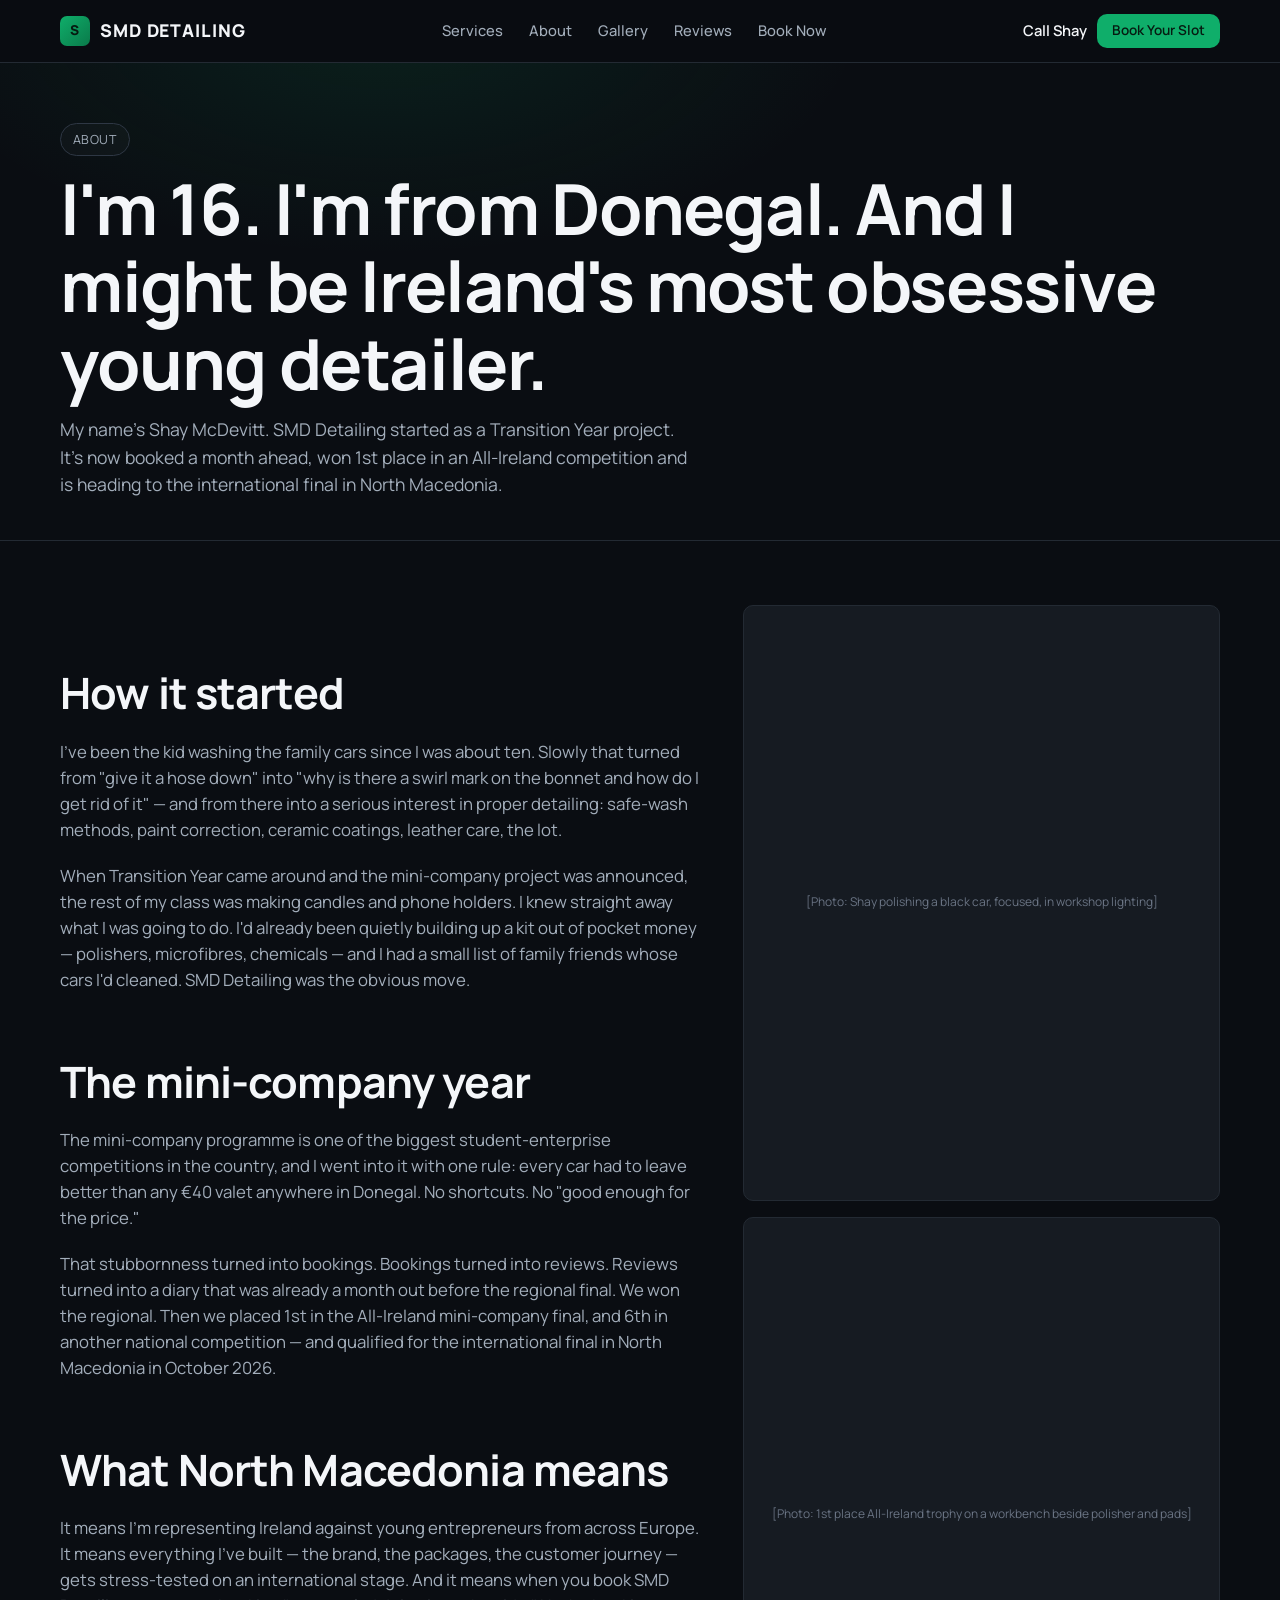
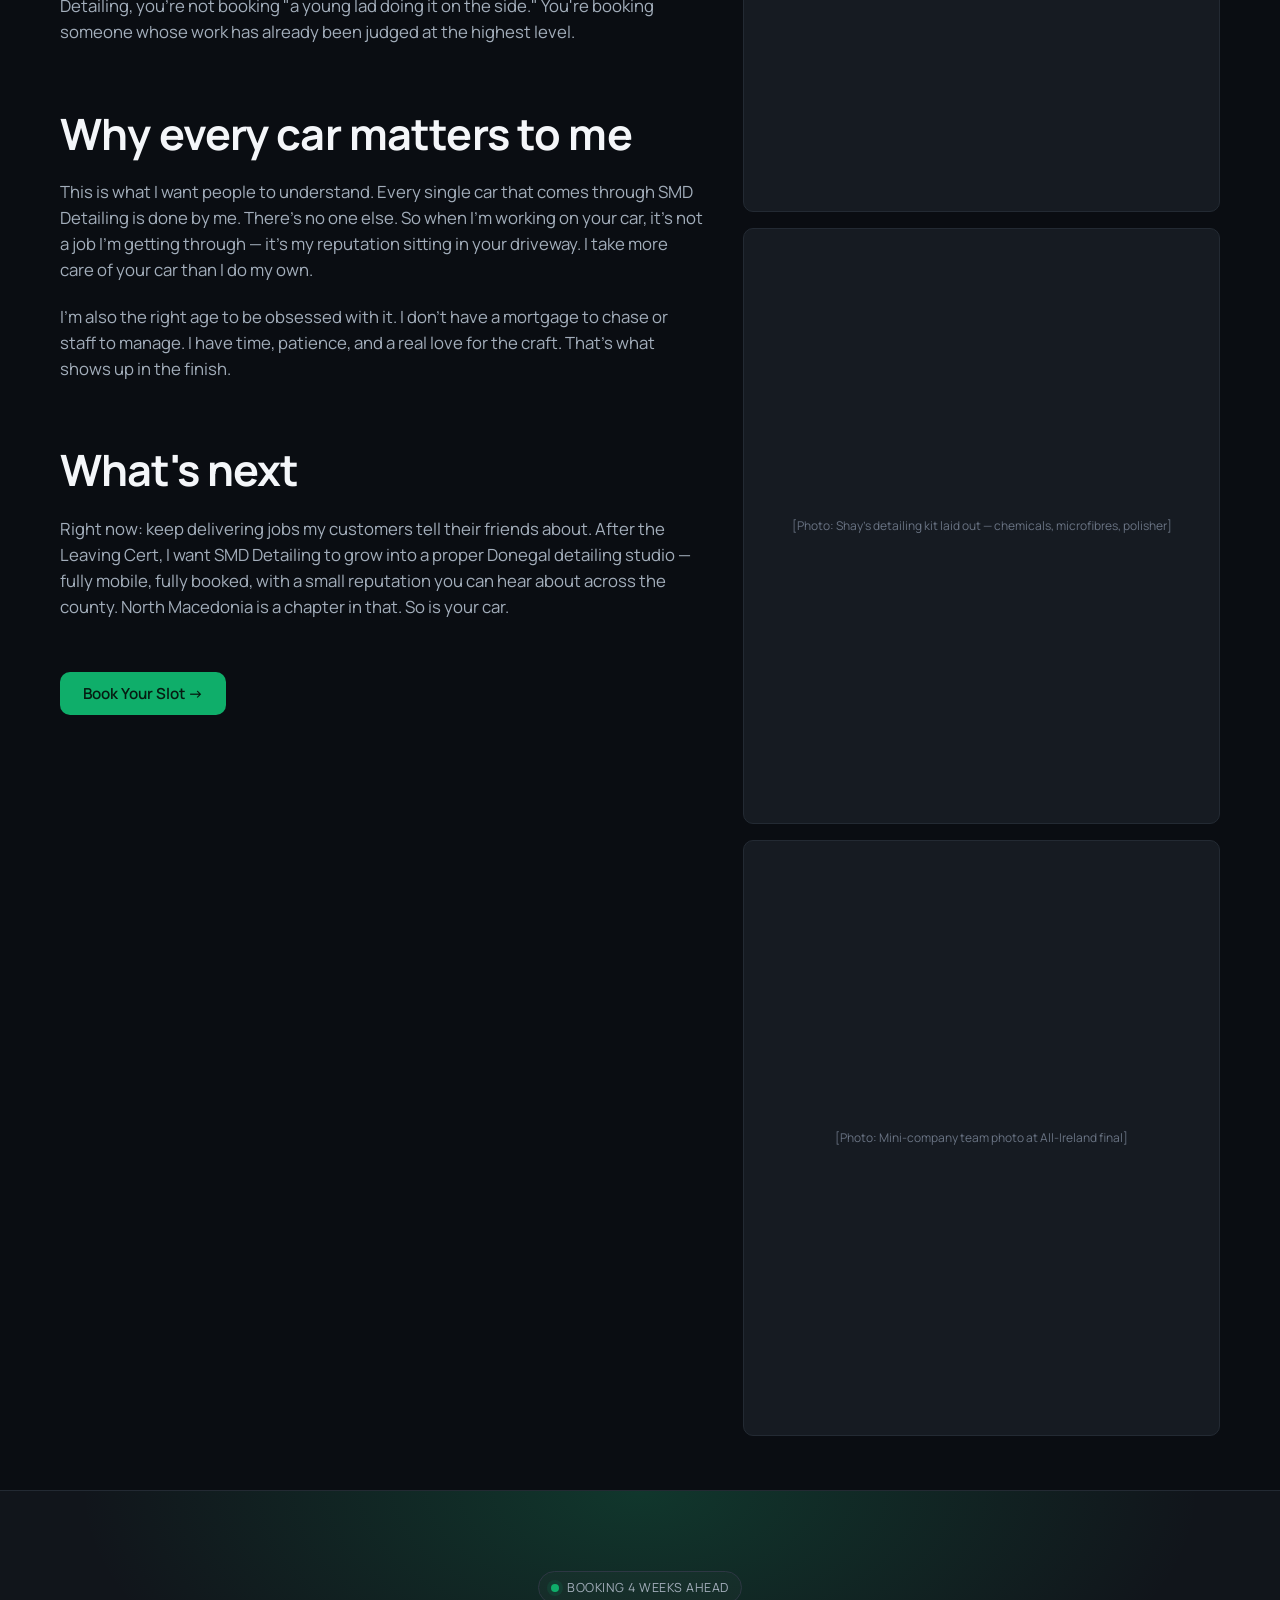
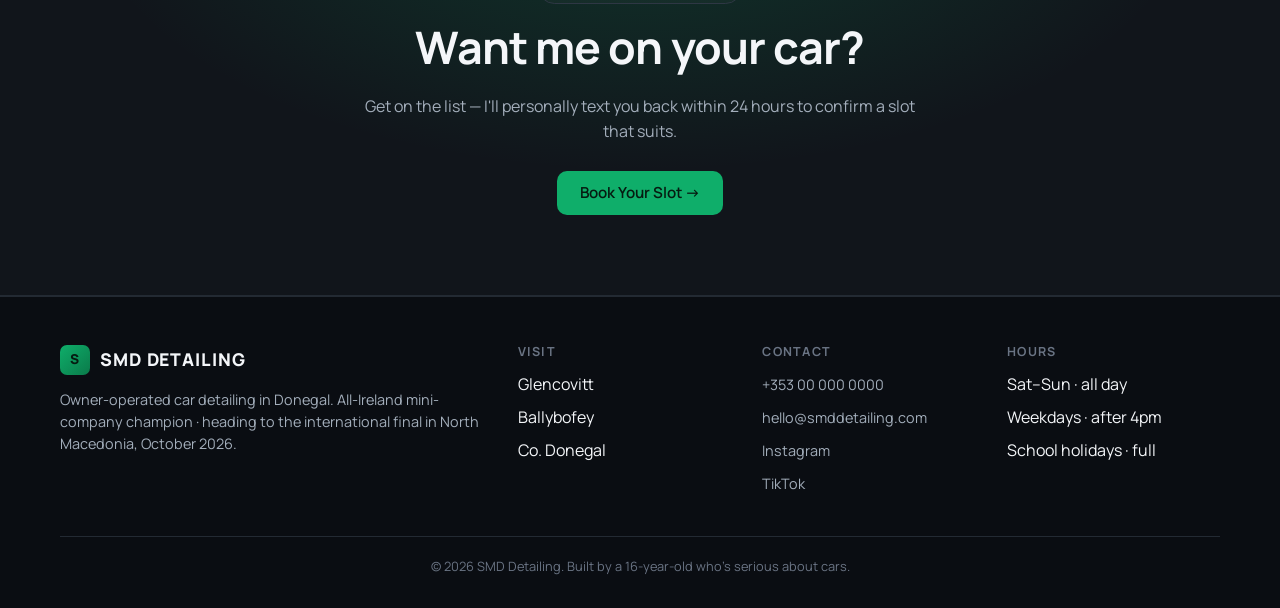
==== commit 0073d498: "Update domain references from smddetailing.ie to smddetailing.com" ====
--- a/about.html
+++ b/about.html
@@ -127,7 +127,7 @@
         <h4>Contact</h4>
         <ul>
           <li><a href="tel:+353000000000">+353 00 000 0000</a></li>
-          <li><a href="mailto:hello@smddetailing.ie">hello@smddetailing.ie</a></li>
+          <li><a href="mailto:hello@smddetailing.com">hello@smddetailing.com</a></li>
           <li><a href="#">Instagram</a></li>
           <li><a href="#">TikTok</a></li>
         </ul>
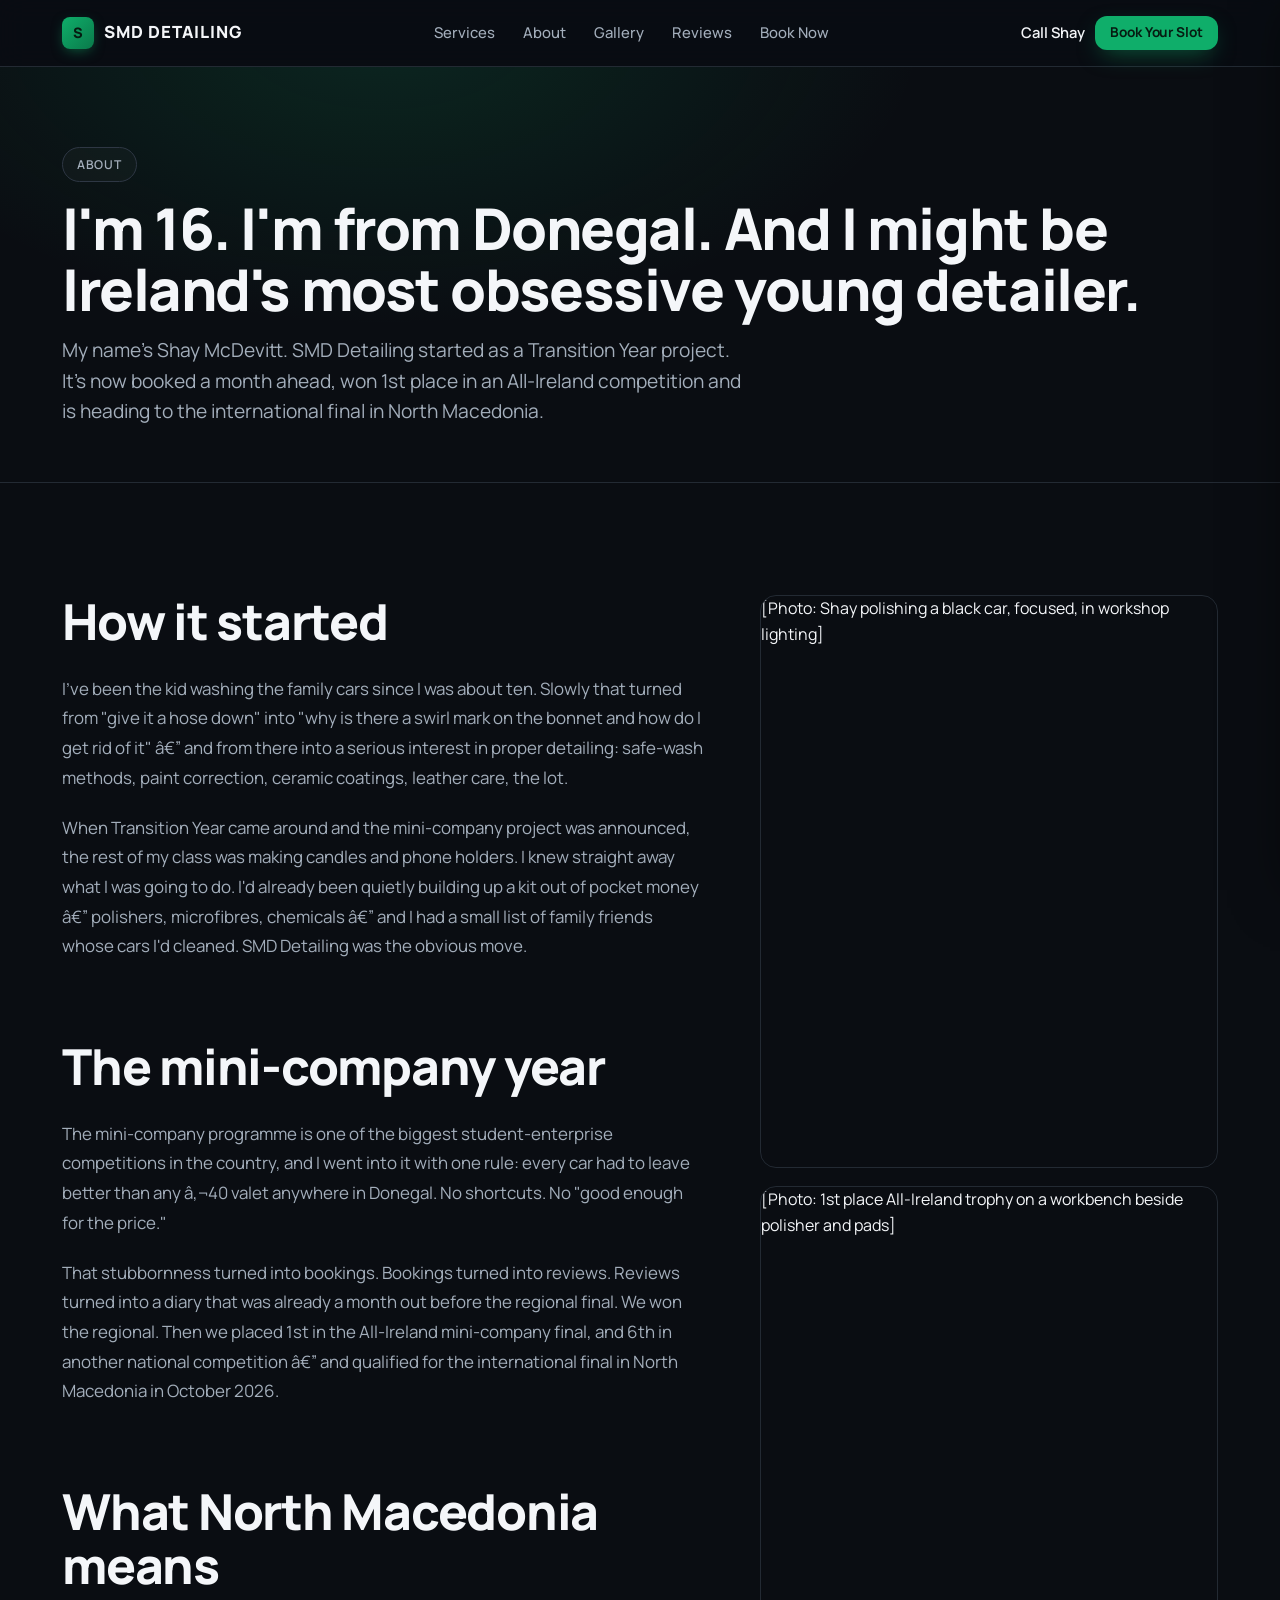
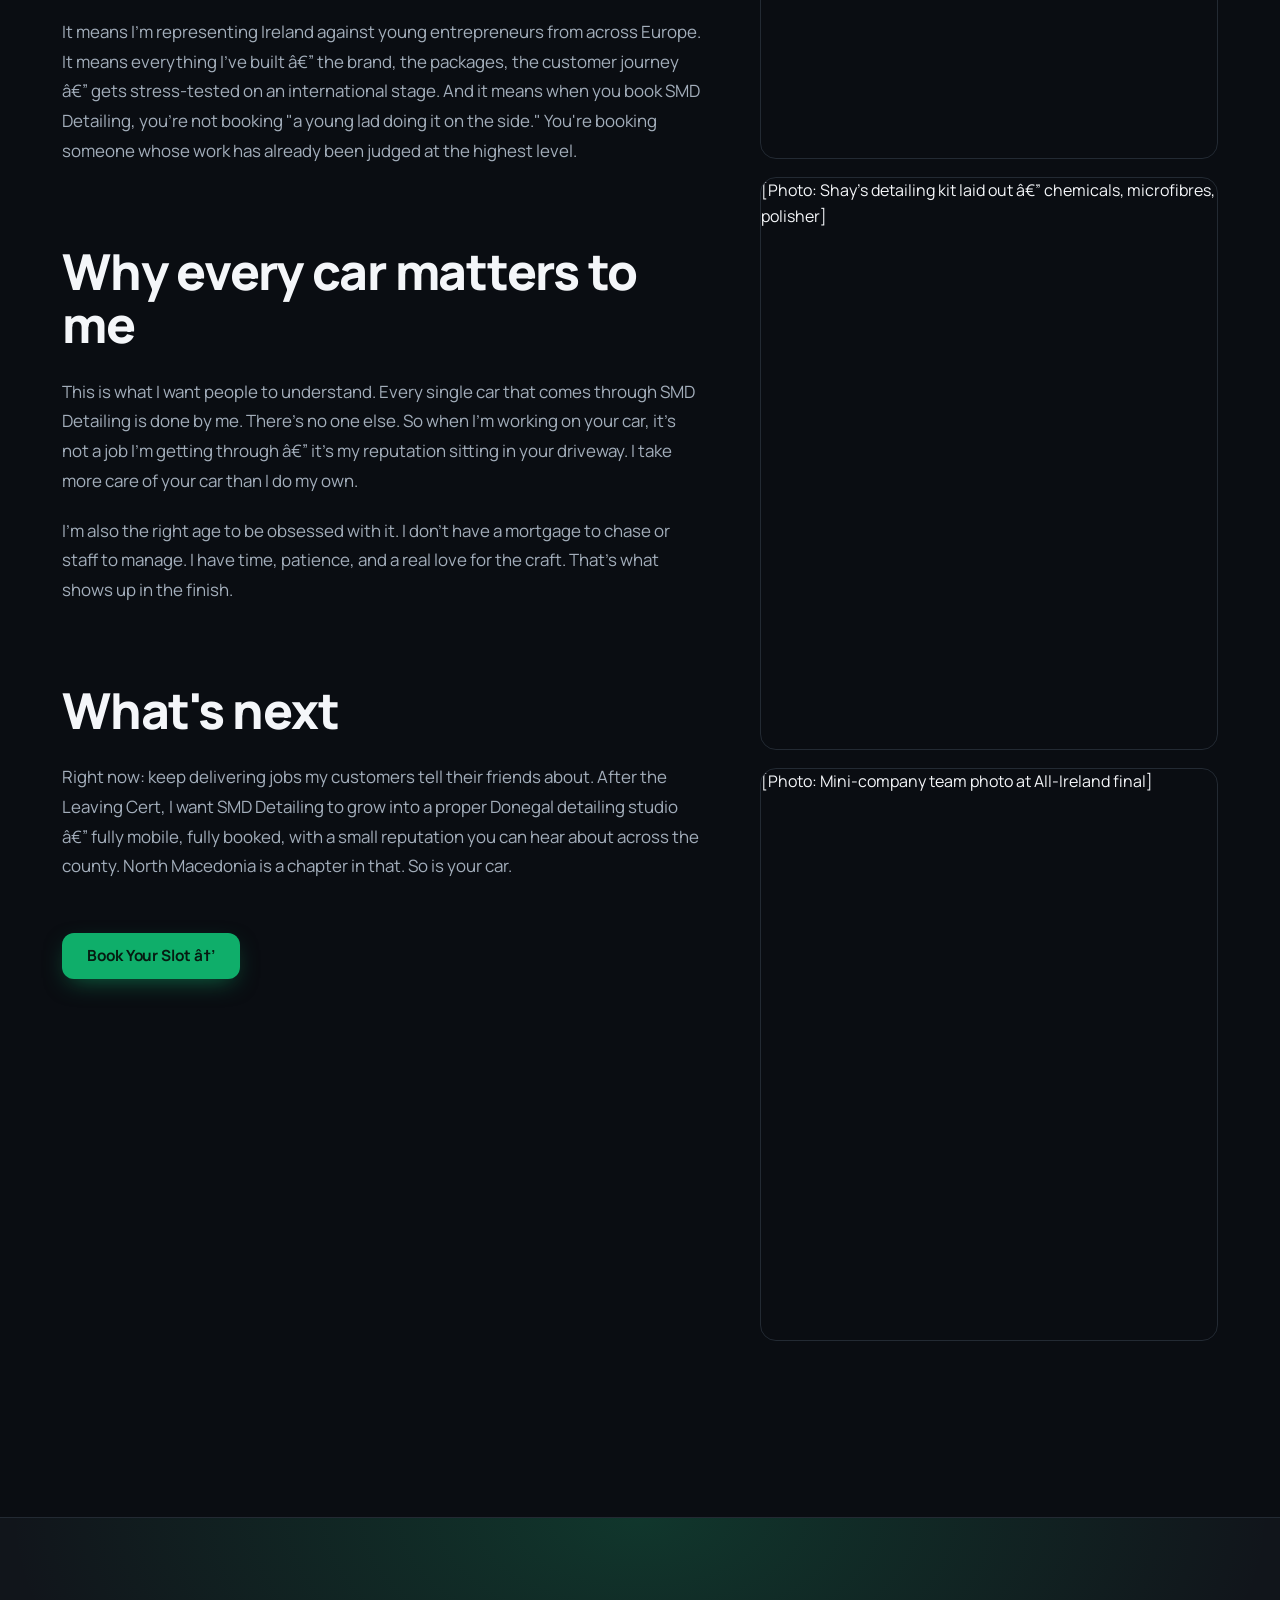
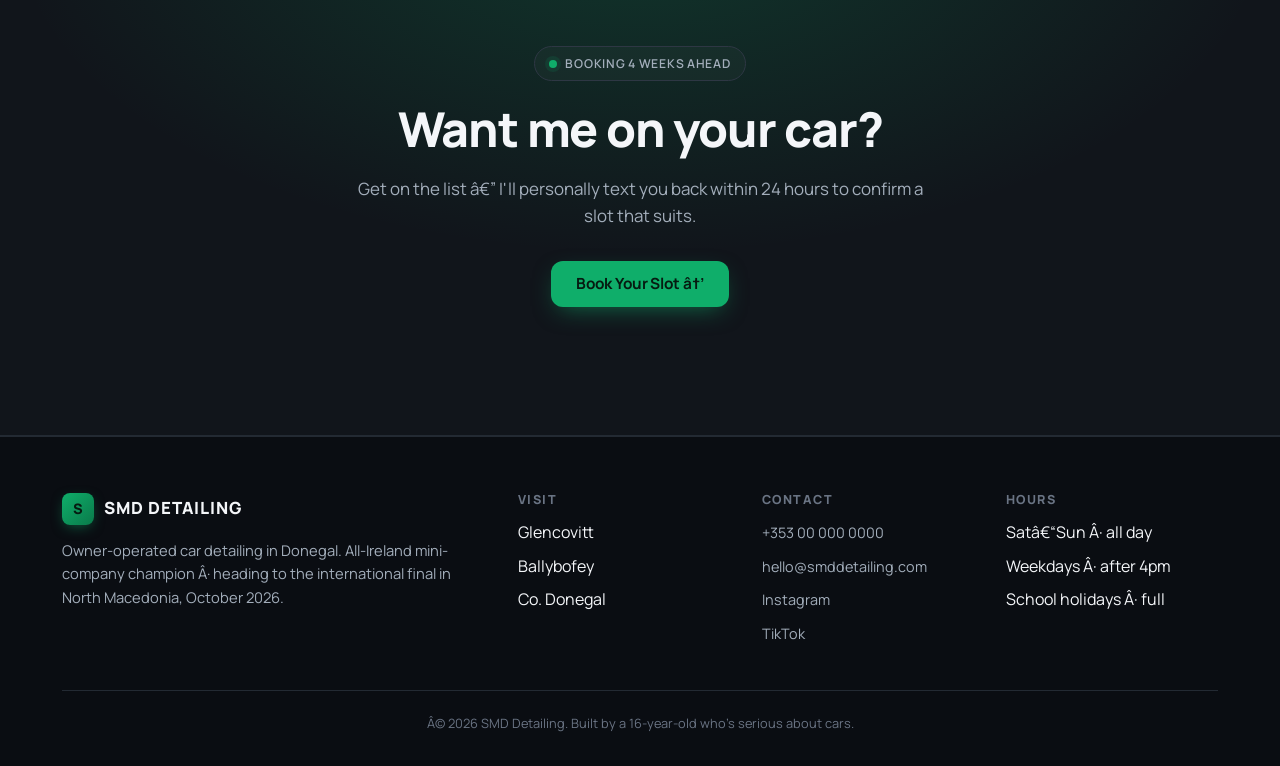
==== commit 9bd85369: "Install Meta Pixel (ID: 969175685717565) on all pages" ====
--- a/about.html
+++ b/about.html
@@ -8,6 +8,23 @@
 'https://www.googletagmanager.com/gtm.js?id='+i+dl;f.parentNode.insertBefore(j,f);
 })(window,document,'script','dataLayer','GTM-W44RQM73');</script>
 <!-- End Google Tag Manager -->
+<!-- Meta Pixel Code -->
+<script>
+!function(f,b,e,v,n,t,s)
+{if(f.fbq)return;n=f.fbq=function(){n.callMethod?
+n.callMethod.apply(n,arguments):n.queue.push(arguments)};
+if(!f._fbq)f._fbq=n;n.push=n;n.loaded=!0;n.version='2.0';
+n.queue=[];t=b.createElement(e);t.async=!0;
+t.src=v;s=b.getElementsByTagName(e)[0];
+s.parentNode.insertBefore(t,s)}(window, document,'script',
+'https://connect.facebook.net/en_US/fbevents.js');
+fbq('init', '969175685717565');
+fbq('track', 'PageView');
+</script>
+<noscript><img height="1" width="1" style="display:none"
+src="https://www.facebook.com/tr?id=969175685717565&ev=PageView&noscript=1"
+/></noscript>
+<!-- End Meta Pixel Code -->
 <meta charset="UTF-8">
 <meta name="viewport" content="width=device-width, initial-scale=1">
 <title>About Shay — SMD Detailing</title>
--- a/styles.css
+++ b/styles.css
@@ -1,7 +1,10 @@
 /* =========================================================
-   SMD Detailing — Wireframe Stylesheet v2
-   Mobile-first. Dark/premium feel. Emerald accent + gold credential accent.
-   Built to reflect the four strategy docs (May 2026).
+   SMD Detailing — Production Stylesheet
+   Mobile-first. Premium dark theme. Emerald primary + credential gold.
+   Reflects strategy: positioning-pricing.md (Option B naming),
+   competitor-analysis.md (owner-operator white space),
+   market-research.md (Twin Towns home turf),
+   local-seo-paid-ads.md (LocalBusiness schema, Donegal towns).
    ========================================================= */
 
 :root {
@@ -14,17 +17,18 @@
   --text: #f4f6f9;
   --text-dim: #a3aebb;
   --text-muted: #6a7484;
-  --accent: #0fae6a;             /* deep emerald — work/CTA */
+  --accent: #0fae6a;
   --accent-hover: #14c478;
   --accent-soft: rgba(15, 174, 106, 0.12);
   --accent-strong: rgba(15, 174, 106, 0.28);
-  --gold: #d4a72c;               /* credential gold — All-Ireland / N. Macedonia / Most Popular */
+  --gold: #d4a72c;
   --gold-soft: rgba(212, 167, 44, 0.12);
   --gold-strong: rgba(212, 167, 44, 0.35);
-  --danger: #f06a4a;             /* used in "what I don't do" */
-  --radius: 14px;
-  --radius-sm: 8px;
-  --shadow: 0 18px 40px -22px rgba(0, 0, 0, 0.7);
+  --danger: #f06a4a;
+  --radius: 16px;
+  --radius-sm: 10px;
+  --shadow: 0 20px 50px -20px rgba(0, 0, 0, 0.75);
+  --shadow-soft: 0 6px 22px -8px rgba(0, 0, 0, 0.4);
   --maxw: 1200px;
   --font: 'Manrope', system-ui, -apple-system, Segoe UI, Roboto, sans-serif;
 }
@@ -39,29 +43,40 @@
   background: var(--bg);
   color: var(--text);
   font-size: 16px;
-  line-height: 1.55;
+  line-height: 1.6;
   -webkit-font-smoothing: antialiased;
   text-rendering: optimizeLegibility;
+  overflow-x: hidden;
 }
 
 img { max-width: 100%; display: block; }
 
-a { color: var(--accent); text-decoration: none; }
+a { color: var(--accent); text-decoration: none; transition: color .15s ease; }
 a:hover { color: var(--accent-hover); }
+
+a:focus-visible,
+button:focus-visible,
+input:focus-visible,
+select:focus-visible,
+textarea:focus-visible,
+summary:focus-visible {
+  outline: 2px solid var(--accent);
+  outline-offset: 2px;
+}
 
 h1, h2, h3, h4, h5 {
   font-family: var(--font);
-  font-weight: 700;
-  letter-spacing: -0.02em;
-  line-height: 1.1;
+  font-weight: 800;
+  letter-spacing: -0.025em;
+  line-height: 1.05;
   margin: 0 0 .5em;
   color: var(--text);
 }
 
-h1 { font-size: clamp(2.2rem, 6.2vw, 4.4rem); }
-h2 { font-size: clamp(1.7rem, 4.2vw, 2.7rem); }
-h3 { font-size: clamp(1.15rem, 2.3vw, 1.45rem); }
-h4 { font-size: 1rem; }
+h1 { font-size: clamp(2.5rem, 6vw, 5rem); }
+h2 { font-size: clamp(1.85rem, 4.4vw, 3.1rem); line-height: 1.08; }
+h3 { font-size: clamp(1.2rem, 2.4vw, 1.55rem); }
+h4 { font-size: 1.02rem; }
 p  { margin: 0 0 1em; color: var(--text-dim); }
 
 strong { color: var(--text); }
@@ -70,17 +85,19 @@
   width: 100%;
   max-width: var(--maxw);
   margin: 0 auto;
-  padding: 0 20px;
+  padding: 0 22px;
 }
 
 /* ---------- Live availability strip ---------- */
 .availability-strip {
-  background: linear-gradient(90deg, rgba(15,174,106,0.18), rgba(15,174,106,0.04));
+  background: linear-gradient(90deg, rgba(15,174,106,0.22), rgba(15,174,106,0.04));
   border-bottom: 1px solid var(--border);
-  padding: 10px 0;
-  font-size: .85rem;
+  padding: 11px 0;
+  font-size: .86rem;
   color: var(--text);
   text-align: center;
+  position: relative;
+  z-index: 60;
 }
 .availability-strip .container {
   display: flex;
@@ -92,7 +109,7 @@
 .availability-strip .pulse {
   display: inline-flex;
   align-items: center;
-  gap: 8px;
+  gap: 9px;
   font-weight: 600;
 }
 .availability-strip .pulse::before {
@@ -105,55 +122,65 @@
 }
 .availability-strip .sep { color: var(--text-muted); }
 @keyframes pulse {
-  0%, 100% { box-shadow: 0 0 0 4px var(--accent-soft); }
-  50% { box-shadow: 0 0 0 8px rgba(15,174,106,0.05); }
-}
-
-/* ---------- Header ---------- */
+  0%, 100% { box-shadow: 0 0 0 4px var(--accent-soft); transform: scale(1); }
+  50% { box-shadow: 0 0 0 9px rgba(15,174,106,0.04); transform: scale(1.08); }
+}
+
+/* ---------- Header / sticky-shrink ---------- */
 .site-header {
   position: sticky;
   top: 0;
   z-index: 50;
-  background: rgba(10, 13, 18, 0.88);
-  backdrop-filter: blur(12px);
-  -webkit-backdrop-filter: blur(12px);
+  background: rgba(10, 13, 18, 0.78);
+  backdrop-filter: blur(14px) saturate(160%);
+  -webkit-backdrop-filter: blur(14px) saturate(160%);
   border-bottom: 1px solid var(--border);
+  transition: padding .18s ease, background .18s ease;
+}
+
+.site-header.scrolled {
+  background: rgba(10, 13, 18, 0.94);
+  box-shadow: 0 6px 20px -8px rgba(0,0,0,0.4);
 }
 
 .nav {
   display: flex;
   align-items: center;
   justify-content: space-between;
-  padding: 14px 20px;
+  padding: 16px 22px;
   max-width: var(--maxw);
   margin: 0 auto;
-}
+  transition: padding .18s ease;
+}
+.site-header.scrolled .nav { padding-top: 10px; padding-bottom: 10px; }
 
 .logo {
   font-weight: 800;
-  font-size: 1.1rem;
-  letter-spacing: .05em;
+  font-size: 1.05rem;
+  letter-spacing: .055em;
   color: var(--text);
   display: flex;
   align-items: center;
   gap: 10px;
+  white-space: nowrap;
 }
 
 .logo .mark {
   display: inline-flex;
-  width: 30px; height: 30px;
-  border-radius: 7px;
+  width: 32px; height: 32px;
+  border-radius: 8px;
   background: linear-gradient(135deg, var(--accent), #0a7a4a);
   align-items: center;
   justify-content: center;
-  font-size: .85rem;
+  font-size: .9rem;
   font-weight: 800;
   color: #061b11;
+  box-shadow: 0 4px 14px -4px rgba(15,174,106,0.6);
 }
 
 .nav-links {
   display: none;
-  gap: 26px;
+  gap: 28px;
   list-style: none;
   margin: 0;
   padding: 0;
@@ -162,9 +189,19 @@
 .nav-links a {
   color: var(--text-dim);
   font-weight: 500;
-  font-size: .92rem;
-}
-.nav-links a:hover, .nav-links a.active { color: var(--text); }
+  font-size: .93rem;
+  position: relative;
+}
+.nav-links a:hover,
+.nav-links a.active { color: var(--text); }
+.nav-links a.active::after {
+  content: "";
+  position: absolute;
+  left: 0; right: 0; bottom: -8px;
+  height: 2px;
+  background: var(--accent);
+  border-radius: 2px;
+}
 
 .nav-cta {
   display: flex;
@@ -181,36 +218,100 @@
 
 .menu-btn {
   background: none;
-  border: 1px solid var(--border);
+  border: 1px solid var(--border-strong);
   color: var(--text);
   border-radius: var(--radius-sm);
-  padding: 8px 10px;
+  padding: 9px 12px;
   cursor: pointer;
   font: inherit;
-}
-
-@media (min-width: 920px) {
+  display: inline-flex;
+  align-items: center;
+  justify-content: center;
+}
+.menu-btn .bars {
+  width: 18px;
+  height: 14px;
+  position: relative;
+}
+.menu-btn .bars::before,
+.menu-btn .bars::after,
+.menu-btn .bars span {
+  content: "";
+  position: absolute;
+  left: 0; right: 0;
+  height: 2px;
+  background: currentColor;
+  border-radius: 1px;
+  transition: transform .2s ease, opacity .2s ease, top .2s ease;
+}
+.menu-btn .bars::before { top: 0; }
+.menu-btn .bars span { top: 6px; display: block; }
+.menu-btn .bars::after { top: 12px; }
+
+@media (min-width: 940px) {
   .nav-links { display: flex; }
   .nav-phone { display: inline; }
   .menu-btn { display: none; }
 }
 
-/* Mobile dropdown */
+/* Mobile slide-in panel */
 .mobile-menu {
-  display: none;
-  border-top: 1px solid var(--border);
+  position: fixed;
+  top: 0; right: 0;
+  height: 100vh;
+  width: min(85vw, 360px);
   background: var(--bg-elev);
-}
-.mobile-menu.open { display: block; }
-.mobile-menu ul { list-style: none; margin: 0; padding: 8px 0; }
+  border-left: 1px solid var(--border);
+  padding: 90px 28px 32px;
+  z-index: 49;
+  transform: translateX(105%);
+  transition: transform .28s cubic-bezier(.4,0,.2,1);
+  box-shadow: -20px 0 50px -10px rgba(0,0,0,0.5);
+  display: flex;
+  flex-direction: column;
+}
+.mobile-menu.open { transform: translateX(0); }
+.mobile-menu ul { list-style: none; margin: 0; padding: 0; flex: 1; }
 .mobile-menu li a {
   display: block;
-  padding: 12px 20px;
-  color: var(--text-dim);
-  font-weight: 500;
+  padding: 16px 0;
+  color: var(--text);
+  font-weight: 600;
+  font-size: 1.1rem;
   border-bottom: 1px solid var(--border);
-}
-.mobile-menu li:last-child a { border-bottom: none; }
+  letter-spacing: -0.01em;
+}
+.mobile-menu li a:hover { color: var(--accent); }
+.mobile-menu .mm-foot {
+  display: flex;
+  flex-direction: column;
+  gap: 10px;
+  margin-top: 24px;
+}
+.mobile-menu .mm-foot small {
+  color: var(--text-muted);
+  font-size: .8rem;
+  text-align: center;
+  margin-top: 6px;
+}
+
+body.menu-open { overflow: hidden; }
+body.menu-open .menu-btn .bars::before { transform: rotate(45deg); top: 6px; }
+body.menu-open .menu-btn .bars::after  { transform: rotate(-45deg); top: 6px; }
+body.menu-open .menu-btn .bars span    { opacity: 0; }
+
+.menu-backdrop {
+  position: fixed;
+  inset: 0;
+  background: rgba(0,0,0,0.55);
+  backdrop-filter: blur(3px);
+  -webkit-backdrop-filter: blur(3px);
+  z-index: 48;
+  opacity: 0;
+  pointer-events: none;
+  transition: opacity .25s ease;
+}
+.menu-backdrop.show { opacity: 1; pointer-events: auto; }
 
 /* ---------- Buttons ---------- */
 .btn {
@@ -218,55 +319,91 @@
   align-items: center;
   justify-content: center;
   gap: 8px;
-  padding: 13px 22px;
-  font: 600 .95rem/1 var(--font);
-  border-radius: 10px;
+  padding: 14px 24px;
+  font: 700 .96rem/1 var(--font);
+  border-radius: 12px;
   border: 1px solid transparent;
   cursor: pointer;
   text-align: center;
-  transition: transform .12s ease, background .2s ease, border-color .2s ease;
+  transition: transform .15s ease, box-shadow .2s ease, background .2s ease, border-color .2s ease, color .15s ease;
   white-space: nowrap;
-}
-.btn-primary { background: var(--accent); color: #061b11; }
-.btn-primary:hover { background: var(--accent-hover); color: #061b11; transform: translateY(-1px); }
-.btn-ghost { background: transparent; color: var(--text); border-color: var(--border-strong); }
-.btn-ghost:hover { border-color: var(--accent); color: var(--accent); }
-.btn-gold { background: var(--gold); color: #1c1304; }
-.btn-gold:hover { background: #e4b734; color: #1c1304; transform: translateY(-1px); }
+  letter-spacing: -.005em;
+}
+.btn-primary {
+  background: var(--accent);
+  color: #061b11;
+  box-shadow: 0 8px 24px -8px rgba(15,174,106,0.6);
+}
+.btn-primary:hover {
+  background: var(--accent-hover);
+  color: #061b11;
+  transform: translateY(-2px);
+  box-shadow: 0 14px 30px -10px rgba(15,174,106,0.75);
+}
+.btn-ghost {
+  background: transparent;
+  color: var(--text);
+  border-color: var(--border-strong);
+}
+.btn-ghost:hover {
+  border-color: var(--accent);
+  color: var(--accent);
+}
+.btn-gold {
+  background: var(--gold);
+  color: #1c1304;
+  box-shadow: 0 8px 24px -10px rgba(212,167,44,0.55);
+}
+.btn-gold:hover {
+  background: #e4b734;
+  color: #1c1304;
+  transform: translateY(-2px);
+}
 .btn-sm { padding: 9px 14px; font-size: .85rem; }
-.btn-lg { padding: 16px 28px; font-size: 1.02rem; }
+.btn-lg { padding: 17px 30px; font-size: 1.04rem; }
+.btn-block { width: 100%; }
 
 /* ---------- Hero ---------- */
 .hero {
   position: relative;
-  padding: 56px 0 56px;
+  padding: 64px 0 64px;
+  background: var(--bg);
+  overflow: hidden;
+}
+.hero::before {
+  content: "";
+  position: absolute;
+  inset: 0;
   background:
-    radial-gradient(1200px 600px at 75% -10%, rgba(15,174,106,0.20), transparent 60%),
-    radial-gradient(800px 400px at 10% 30%, rgba(15,174,106,0.06), transparent 60%),
-    var(--bg);
-  overflow: hidden;
+    radial-gradient(1200px 700px at 78% -10%, rgba(15,174,106,0.22), transparent 55%),
+    radial-gradient(900px 500px at 8% 30%, rgba(15,174,106,0.06), transparent 60%);
+  pointer-events: none;
+  z-index: 0;
 }
 
 .hero-grid {
   display: grid;
   grid-template-columns: 1fr;
-  gap: 36px;
+  gap: 40px;
   align-items: center;
+  position: relative;
+  z-index: 1;
 }
 
 .eyebrow {
   display: inline-flex;
   align-items: center;
   gap: 8px;
-  padding: 6px 12px;
+  padding: 7px 14px;
   border: 1px solid var(--border-strong);
   border-radius: 999px;
-  font-size: .78rem;
+  font-size: .76rem;
   color: var(--text-dim);
-  letter-spacing: .04em;
+  letter-spacing: .06em;
   text-transform: uppercase;
-  background: rgba(255,255,255,0.02);
-  margin-bottom: 18px;
+  background: rgba(255,255,255,0.025);
+  margin-bottom: 22px;
+  font-weight: 600;
 }
 .eyebrow .dot {
   width: 8px; height: 8px; border-radius: 50%;
@@ -276,22 +413,23 @@
 .eyebrow.gold { color: var(--gold); border-color: var(--gold-strong); background: var(--gold-soft); }
 .eyebrow.gold .dot { background: var(--gold); box-shadow: 0 0 0 4px var(--gold-soft); }
 
-.hero h1 { margin-bottom: 20px; }
+.hero h1 { margin-bottom: 24px; font-weight: 800; }
 .hero h1 .accent { color: var(--accent); }
 .hero h1 .gold { color: var(--gold); }
 
 .hero-sub {
-  font-size: 1.12rem;
+  font-size: clamp(1.05rem, 2vw, 1.22rem);
   color: var(--text-dim);
-  max-width: 560px;
-  margin-bottom: 28px;
+  max-width: 580px;
+  margin-bottom: 32px;
+  line-height: 1.55;
 }
 
 .hero-ctas {
   display: flex;
   flex-wrap: wrap;
   gap: 12px;
-  margin-bottom: 28px;
+  margin-bottom: 32px;
 }
 
 .trust-strip {
@@ -304,51 +442,76 @@
   display: inline-flex;
   align-items: center;
   gap: 8px;
-  padding: 8px 14px;
+  padding: 9px 15px;
   border-radius: 999px;
   background: var(--bg-card);
   border: 1px solid var(--border);
-  font-size: .84rem;
+  font-size: .85rem;
   color: var(--text);
   font-weight: 500;
 }
 .badge .ico { font-size: 1rem; }
 .badge.gold { border-color: var(--gold-strong); color: var(--gold); background: var(--gold-soft); }
 
+/* Hero visual — real image */
 .hero-visual {
-  background: var(--bg-card);
-  border: 1px solid var(--border);
+  position: relative;
   border-radius: var(--radius);
+  overflow: hidden;
   aspect-ratio: 4/5;
-  display: flex;
-  align-items: center;
-  justify-content: center;
-  padding: 24px;
-  color: var(--text-muted);
-  text-align: center;
-  font-size: .85rem;
-  line-height: 1.5;
-  position: relative;
-  overflow: hidden;
-}
+  box-shadow: var(--shadow);
+  border: 1px solid var(--border);
+}
+.hero-visual img {
+  width: 100%;
+  height: 100%;
+  object-fit: cover;
+  transition: transform .6s ease;
+}
+.hero-visual:hover img { transform: scale(1.03); }
 .hero-visual::after {
   content: "";
   position: absolute; inset: 0;
-  background: radial-gradient(circle at 80% 20%, rgba(15,174,106,0.08), transparent 50%);
+  background: linear-gradient(180deg, transparent 50%, rgba(10,13,18,0.4));
   pointer-events: none;
 }
+.hero-visual .floating-label {
+  position: absolute;
+  left: 16px;
+  bottom: 16px;
+  padding: 8px 14px;
+  background: rgba(10,13,18,0.78);
+  backdrop-filter: blur(10px);
+  -webkit-backdrop-filter: blur(10px);
+  border: 1px solid var(--gold-strong);
+  border-radius: 999px;
+  color: var(--gold);
+  font-size: .74rem;
+  font-weight: 700;
+  letter-spacing: .08em;
+  text-transform: uppercase;
+  z-index: 2;
+}
 
 @media (min-width: 880px) {
-  .hero { padding: 92px 0 88px; }
-  .hero-grid { grid-template-columns: 1.15fr .85fr; gap: 60px; }
+  .hero { padding: 100px 0 100px; }
+  .hero-grid { grid-template-columns: 1.15fr .85fr; gap: 64px; }
 }
 
 /* ---------- Section base ---------- */
-section { padding: 64px 0; }
-.section-head { max-width: 760px; margin: 0 auto 40px; text-align: center; }
-.section-head .eyebrow { margin-bottom: 14px; }
-.section-head p { color: var(--text-dim); font-size: 1.05rem; }
+section {
+  padding-block: clamp(4rem, 9vw, 7rem);
+  position: relative;
+}
+.section-head { max-width: 760px; margin: 0 auto 48px; text-align: center; }
+.section-head .eyebrow { margin-bottom: 16px; }
+.section-head p {
+  color: var(--text-dim);
+  font-size: clamp(1rem, 1.8vw, 1.12rem);
+  line-height: 1.6;
+}
 .section-head h2 .accent { color: var(--accent); }
+.section-head h2 .gold { color: var(--gold); }
 
 .section-tint {
   background: var(--bg-elev);
@@ -356,11 +519,48 @@
   border-bottom: 1px solid var(--border);
 }
 
-/* ---------- Comparison / Donegal landscape ---------- */
+/* Scroll-fade on sections */
+.fade-up {
+  opacity: 0;
+  transform: translateY(24px);
+  transition: opacity .6s ease, transform .6s ease;
+}
+.fade-up.in { opacity: 1; transform: translateY(0); }
+
+/* ---------- Stats / animated counters ---------- */
+.stats { padding-block: 48px; }
+.stats-grid {
+  display: grid;
+  grid-template-columns: 1fr;
+  gap: 28px;
+  text-align: center;
+}
+.stat .n {
+  display: block;
+  font-size: clamp(2.4rem, 6vw, 3.2rem);
+  font-weight: 800;
+  color: var(--accent);
+  letter-spacing: -.03em;
+  line-height: 1;
+}
+.stat.gold .n { color: var(--gold); }
+.stat .l {
+  display: block;
+  color: var(--text-dim);
+  font-size: .94rem;
+  margin-top: 8px;
+  max-width: 260px;
+  margin-inline: auto;
+}
+@media (min-width: 720px) {
+  .stats-grid { grid-template-columns: repeat(3, 1fr); gap: 32px; }
+}
+
+/* ---------- Comparison ---------- */
 .compare-grid {
   display: grid;
   grid-template-columns: 1fr;
-  gap: 16px;
+  gap: 18px;
 }
 @media (min-width: 880px) { .compare-grid { grid-template-columns: repeat(3, 1fr); } }
 
@@ -368,28 +568,30 @@
   background: var(--bg-card);
   border: 1px solid var(--border);
   border-radius: var(--radius);
-  padding: 26px 22px;
+  padding: 28px 24px;
   position: relative;
   display: flex;
   flex-direction: column;
-}
+  transition: transform .2s ease, border-color .2s ease;
+}
+.compare-col:hover { transform: translateY(-3px); }
 .compare-col h3 {
-  font-size: 1.05rem;
-  margin-bottom: 4px;
+  font-size: 1.1rem;
+  margin-bottom: 6px;
   color: var(--text-dim);
 }
 .compare-col .price-bracket {
   font-size: .82rem;
   color: var(--text-muted);
-  margin-bottom: 18px;
+  margin-bottom: 20px;
   font-weight: 500;
 }
 .compare-col ul {
   list-style: none; padding: 0; margin: 0 0 16px;
 }
 .compare-col ul li {
-  padding: 8px 0 8px 24px;
-  font-size: .92rem;
+  padding: 10px 0 10px 22px;
+  font-size: .93rem;
   color: var(--text-dim);
   position: relative;
   border-bottom: 1px solid rgba(255,255,255,0.04);
@@ -397,46 +599,23 @@
 .compare-col ul li:last-child { border-bottom: none; }
 .compare-col ul li::before {
   content: "—";
-  position: absolute; left: 0; top: 8px;
+  position: absolute; left: 0; top: 10px;
   color: var(--text-muted);
 }
 .compare-col.smd {
   border-color: var(--accent);
-  background: linear-gradient(180deg, rgba(15,174,106,0.10), transparent 50%), var(--bg-card);
-}
-.compare-col.smd h3 { color: var(--accent); }
+  background: linear-gradient(180deg, rgba(15,174,106,0.12), transparent 55%), var(--bg-card);
+  box-shadow: 0 24px 50px -22px rgba(15,174,106,0.45);
+}
+.compare-col.smd h3 { color: var(--accent); font-size: 1.2rem; }
 .compare-col.smd ul li::before { content: "✓"; color: var(--accent); font-weight: 700; }
 .compare-col.smd .price-bracket { color: var(--text); font-weight: 600; }
 
-/* ---------- Stats strip ---------- */
-.stats { padding: 38px 0; }
-.stats-grid {
-  display: grid;
-  grid-template-columns: 1fr;
-  gap: 24px;
-  text-align: center;
-}
-.stat .n {
-  display: block;
-  font-size: 2rem;
-  font-weight: 800;
-  color: var(--accent);
-  letter-spacing: -.02em;
-}
-.stat.gold .n { color: var(--gold); }
-.stat .l {
-  color: var(--text-dim);
-  font-size: .92rem;
-}
-@media (min-width: 720px) {
-  .stats-grid { grid-template-columns: repeat(3, 1fr); }
-}
-
 /* ---------- Packages cards ---------- */
 .cards {
   display: grid;
   grid-template-columns: 1fr;
-  gap: 20px;
+  gap: 22px;
 }
 @media (min-width: 880px) { .cards { grid-template-columns: repeat(3, 1fr); } }
 
@@ -444,53 +623,93 @@
   background: var(--bg-card);
   border: 1px solid var(--border);
   border-radius: var(--radius);
-  padding: 30px 26px;
+  padding: 0;
   display: flex;
   flex-direction: column;
   position: relative;
-  transition: border-color .2s ease, transform .2s ease;
-}
-.card:hover { border-color: var(--accent); transform: translateY(-2px); }
+  transition: border-color .25s ease, transform .25s ease, box-shadow .25s ease;
+  overflow: hidden;
+}
+.card:hover {
+  border-color: var(--accent);
+  transform: translateY(-4px);
+  box-shadow: 0 30px 50px -25px rgba(15,174,106,0.35);
+}
+
+.card .card-img {
+  aspect-ratio: 16/10;
+  overflow: hidden;
+  position: relative;
+}
+.card .card-img img {
+  width: 100%; height: 100%;
+  object-fit: cover;
+  transition: transform .5s ease;
+}
+.card:hover .card-img img { transform: scale(1.05); }
+.card .card-img::after {
+  content: "";
+  position: absolute; inset: 0;
+  background: linear-gradient(180deg, transparent 50%, rgba(10,13,18,0.75));
+  pointer-events: none;
+}
+
+.card .card-body {
+  padding: 26px 26px 28px;
+  display: flex;
+  flex-direction: column;
+  flex: 1;
+}
 
 .card.featured {
   border-color: var(--gold);
-  background: linear-gradient(180deg, rgba(212,167,44,0.07), transparent 40%), var(--bg-card);
-}
+  background: linear-gradient(180deg, rgba(212,167,44,0.06), transparent 35%), var(--bg-card);
+  box-shadow: 0 24px 50px -22px rgba(212,167,44,0.4);
+}
+.card.featured:hover {
+  border-color: var(--gold);
+  box-shadow: 0 30px 60px -22px rgba(212,167,44,0.5);
+}
+
 .card .ribbon {
   position: absolute;
-  top: -12px; left: 22px;
+  top: 16px; right: 16px;
   background: var(--gold);
   color: #1c1304;
-  font-size: .7rem;
-  font-weight: 800;
-  letter-spacing: .1em;
+  font-size: .68rem;
+  font-weight: 800;
+  letter-spacing: .12em;
   text-transform: uppercase;
-  padding: 5px 12px;
+  padding: 6px 12px;
   border-radius: 999px;
-  box-shadow: var(--shadow);
+  z-index: 2;
+  box-shadow: 0 6px 20px -6px rgba(212,167,44,0.6);
 }
 
 .card .pack-name {
-  font-size: .78rem;
+  font-size: .76rem;
   text-transform: uppercase;
-  letter-spacing: .14em;
+  letter-spacing: .16em;
   color: var(--text-muted);
   margin-bottom: 4px;
+  font-weight: 700;
 }
 .card h3 {
-  font-size: 1.5rem;
+  font-size: 1.55rem;
   margin-bottom: 6px;
+  letter-spacing: -.02em;
 }
 .card .price {
-  font-size: 2.2rem;
-  font-weight: 800;
-  letter-spacing: -.02em;
-  color: var(--text);
-  margin: 8px 0 4px;
+  font-size: 2.5rem;
+  font-weight: 800;
+  letter-spacing: -.03em;
+  color: var(--text);
+  margin: 6px 0 4px;
+  line-height: 1;
 }
 .card .time {
   color: var(--text-muted);
-  font-size: .85rem;
+  font-size: .87rem;
   margin-bottom: 18px;
 }
 .card ul {
@@ -499,16 +718,16 @@
 }
 .card ul li {
   position: relative;
-  padding: 8px 0 8px 26px;
+  padding: 9px 0 9px 26px;
   color: var(--text-dim);
-  font-size: .93rem;
+  font-size: .94rem;
   border-bottom: 1px solid rgba(255,255,255,0.04);
 }
 .card ul li:last-child { border-bottom: none; }
 .card ul li::before {
   content: "";
   position: absolute;
-  left: 0; top: 14px;
+  left: 0; top: 15px;
   width: 12px; height: 12px;
   border-radius: 50%;
   background: var(--accent-soft);
@@ -526,124 +745,207 @@
 .dont-grid {
   display: grid;
   grid-template-columns: 1fr;
-  gap: 14px;
+  gap: 16px;
 }
 @media (min-width: 720px) { .dont-grid { grid-template-columns: repeat(2, 1fr); } }
+@media (min-width: 1000px) { .dont-grid { grid-template-columns: repeat(3, 1fr); } }
 .dont-card {
   background: var(--bg-card);
   border: 1px solid var(--border);
   border-left: 3px solid var(--danger);
   border-radius: var(--radius);
-  padding: 22px 22px;
-}
+  padding: 24px 22px;
+  transition: border-left-width .2s ease, transform .2s ease;
+}
+.dont-card:hover { transform: translateY(-2px); border-left-width: 5px; }
 .dont-card h4 {
-  font-size: 1rem;
-  margin-bottom: 6px;
-  color: var(--text);
+  font-size: 1.05rem;
+  margin-bottom: 8px;
+  color: var(--text);
+  font-weight: 700;
 }
 .dont-card p {
   margin: 0;
-  font-size: .92rem;
+  font-size: .94rem;
   color: var(--text-dim);
+  line-height: 1.55;
 }
 .dont-card .x {
   display: inline-block;
   color: var(--danger);
   font-weight: 700;
-  margin-right: 6px;
+  margin-right: 8px;
 }
 
 /* ---------- Process ---------- */
 .process {
   background: var(--bg-elev);
   border-radius: var(--radius);
-  padding: 38px 26px;
+  padding: 44px 30px;
   border: 1px solid var(--border);
 }
 .steps {
   display: grid;
   grid-template-columns: 1fr;
-  gap: 28px;
+  gap: 32px;
   counter-reset: step;
 }
 @media (min-width: 720px) { .steps { grid-template-columns: repeat(4, 1fr); } }
 .step {
   position: relative;
-  padding-left: 56px;
+  padding-left: 60px;
 }
 .step::before {
   counter-increment: step;
   content: counter(step);
   position: absolute;
   left: 0; top: -4px;
-  width: 40px; height: 40px;
+  width: 42px; height: 42px;
   border-radius: 50%;
   background: var(--accent);
   color: #061b11;
   font-weight: 800;
+  font-size: 1.05rem;
   display: flex; align-items: center; justify-content: center;
-}
-.step h4 { font-size: 1rem; margin-bottom: 4px; color: var(--text); }
-.step p { font-size: .9rem; margin: 0; }
+  box-shadow: 0 6px 18px -6px rgba(15,174,106,0.6);
+}
+.step h4 { font-size: 1.05rem; margin-bottom: 6px; color: var(--text); }
+.step p { font-size: .92rem; margin: 0; }
 
 /* ---------- Wedding pack strip ---------- */
 .wedding-strip {
-  background: linear-gradient(135deg, rgba(212,167,44,0.10), rgba(15,174,106,0.06));
+  background:
+    linear-gradient(135deg, rgba(212,167,44,0.18), rgba(15,174,106,0.08)),
+    var(--bg-card);
   border: 1px solid var(--gold-strong);
   border-radius: var(--radius);
-  padding: 28px;
+  padding: 0;
   display: grid;
   grid-template-columns: 1fr;
-  gap: 18px;
-  align-items: center;
-}
-@media (min-width: 720px) { .wedding-strip { grid-template-columns: 1fr auto; } }
-.wedding-strip h3 { margin-bottom: 6px; color: var(--text); }
+  gap: 0;
+  align-items: stretch;
+  overflow: hidden;
+}
+@media (min-width: 880px) { .wedding-strip { grid-template-columns: 1fr 1fr; } }
+.wedding-strip .wedding-content {
+  padding: 36px 32px;
+  display: flex;
+  flex-direction: column;
+  justify-content: center;
+}
+.wedding-strip .wedding-img {
+  background-size: cover;
+  background-position: center;
+  min-height: 280px;
+  position: relative;
+}
+.wedding-strip .wedding-img::after {
+  content: "";
+  position: absolute; inset: 0;
+  background: linear-gradient(180deg, transparent 60%, rgba(10,13,18,0.4));
+}
+.wedding-strip h3 { margin-bottom: 10px; color: var(--text); font-size: clamp(1.5rem, 3vw, 2rem); }
 .wedding-strip h3 .gold { color: var(--gold); }
-.wedding-strip p { margin: 0; color: var(--text-dim); font-size: .95rem; }
+.wedding-strip p { margin: 0 0 18px; color: var(--text-dim); font-size: .98rem; }
 .wedding-price {
   font-weight: 700;
   color: var(--gold);
-  font-size: 1.1rem;
-  margin-top: 8px;
-}
-
-/* ---------- Gallery / TikTok grid ---------- */
-.gallery {
+  font-size: 1.05rem;
+  margin: 8px 0 22px;
+}
+
+/* ---------- Before/After slider ---------- */
+.before-after {
+  position: relative;
+  border-radius: var(--radius);
+  overflow: hidden;
+  user-select: none;
+  border: 1px solid var(--border);
+  background: var(--bg-card);
+  aspect-ratio: 16 / 10;
+  box-shadow: var(--shadow);
+}
+.before-after img {
+  width: 100%; height: 100%;
+  object-fit: cover;
+  display: block;
+  position: absolute;
+  top: 0; left: 0;
+}
+.before-after .after-wrap {
+  position: absolute;
+  inset: 0;
+  width: 50%;
+  overflow: hidden;
+  border-right: 2px solid var(--accent);
+}
+.before-after .after-wrap img {
+  width: 200%;
+  max-width: none;
+}
+.before-after .slider-handle {
+  position: absolute;
+  top: 0; bottom: 0;
+  left: 50%;
+  width: 44px;
+  margin-left: -22px;
+  cursor: ew-resize;
+  z-index: 4;
+  display: flex;
+  align-items: center;
+  justify-content: center;
+}
+.before-after .slider-handle::before {
+  content: "";
+  position: absolute;
+  top: 0; bottom: 0;
+  left: 50%;
+  width: 2px;
+  background: var(--accent);
+  margin-left: -1px;
+  box-shadow: 0 0 0 3px rgba(15,174,106,0.25);
+}
+.before-after .slider-handle .knob {
+  position: relative;
+  width: 44px; height: 44px;
+  border-radius: 50%;
+  background: var(--accent);
+  color: #061b11;
+  display: flex;
+  align-items: center;
+  justify-content: center;
+  font-weight: 800;
+  box-shadow: 0 6px 18px -4px rgba(0,0,0,0.5);
+}
+.before-after .label {
+  position: absolute;
+  top: 14px;
+  padding: 5px 11px;
+  background: rgba(10,13,18,0.78);
+  backdrop-filter: blur(8px);
+  -webkit-backdrop-filter: blur(8px);
+  font-size: .7rem;
+  font-weight: 700;
+  letter-spacing: .1em;
+  text-transform: uppercase;
+  border-radius: 999px;
+  z-index: 5;
+}
+.before-after .label.before { left: 14px; color: var(--text-dim); }
+.before-after .label.after  { right: 14px; color: var(--accent); border: 1px solid var(--accent-strong); }
+
+/* ---------- Social grid (TikTok/IG) — using imagery ---------- */
+.social-grid {
   display: grid;
   grid-template-columns: repeat(2, 1fr);
   gap: 12px;
 }
-@media (min-width: 720px) { .gallery { grid-template-columns: repeat(3, 1fr); } }
-@media (min-width: 1000px) { .gallery { grid-template-columns: repeat(4, 1fr); } }
-.shot {
-  background: var(--bg-card);
-  border: 1px solid var(--border);
-  border-radius: 10px;
-  aspect-ratio: 4/3;
-  display: flex;
-  align-items: center;
-  justify-content: center;
-  text-align: center;
-  padding: 12px;
-  color: var(--text-muted);
-  font-size: .75rem;
-  line-height: 1.4;
-}
-.shot.tall { aspect-ratio: 3/4; }
-.shot.wide { aspect-ratio: 16/9; }
-
-/* TikTok/IG embed grid */
-.social-grid {
-  display: grid;
-  grid-template-columns: repeat(2, 1fr);
-  gap: 12px;
-}
 @media (min-width: 720px) { .social-grid { grid-template-columns: repeat(3, 1fr); } }
+@media (min-width: 1000px) { .social-grid { grid-template-columns: repeat(6, 1fr); } }
 .tiktok-tile {
   background: var(--bg-card);
   border: 1px solid var(--border);
-  border-radius: 12px;
+  border-radius: 14px;
   aspect-ratio: 9/16;
   display: flex;
   flex-direction: column;
@@ -654,26 +956,45 @@
   text-align: left;
   position: relative;
   overflow: hidden;
+  cursor: pointer;
+  transition: transform .25s ease;
+}
+.tiktok-tile:hover { transform: translateY(-3px); }
+.tiktok-tile img {
+  position: absolute;
+  inset: 0;
+  width: 100%; height: 100%;
+  object-fit: cover;
+  z-index: 0;
 }
 .tiktok-tile::before {
   content: "";
   position: absolute; inset: 0;
-  background: linear-gradient(180deg, transparent 30%, rgba(0,0,0,0.6));
+  background: linear-gradient(180deg, rgba(10,13,18,0.1) 40%, rgba(10,13,18,0.85));
   pointer-events: none;
+  z-index: 1;
 }
 .tiktok-tile .plat {
-  font-size: .68rem;
+  position: relative;
+  z-index: 2;
+  font-size: .66rem;
   text-transform: uppercase;
-  letter-spacing: .12em;
-  color: var(--accent);
+  letter-spacing: .14em;
+  color: var(--text);
   font-weight: 700;
+  padding: 4px 9px;
+  background: rgba(15,174,106,0.85);
+  color: #061b11;
+  border-radius: 999px;
+  align-self: flex-start;
 }
 .tiktok-tile .ttitle {
   position: relative;
+  z-index: 2;
   color: var(--text);
   font-weight: 600;
-  font-size: .82rem;
-  z-index: 1;
+  font-size: .85rem;
+  line-height: 1.3;
 }
 
 /* ---------- Reviews ---------- */
@@ -688,26 +1009,29 @@
   background: var(--bg-card);
   border: 1px solid var(--border);
   border-radius: var(--radius);
-  padding: 24px;
-}
-.stars { color: var(--gold); letter-spacing: 2px; margin-bottom: 10px; font-size: .95rem; }
-.review p { color: var(--text); font-size: 1rem; font-style: italic; }
+  padding: 26px;
+  transition: border-color .25s ease, transform .25s ease;
+}
+.review:hover { border-color: var(--accent-strong); transform: translateY(-2px); }
+.stars { color: var(--gold); letter-spacing: 2px; margin-bottom: 12px; font-size: 1rem; }
+.review p { color: var(--text); font-size: 1rem; font-style: italic; line-height: 1.6; }
 .review .who {
-  margin-top: 16px;
-  font-size: .85rem;
+  margin-top: 18px;
+  font-size: .86rem;
   color: var(--text-dim);
 }
-.review .who strong { color: var(--text); font-style: normal; }
+.review .who strong { color: var(--text); font-style: normal; font-weight: 700; }
 .review .tag {
   display: inline-block;
   margin-top: 8px;
   padding: 3px 10px;
-  font-size: .72rem;
-  letter-spacing: .06em;
+  font-size: .7rem;
+  letter-spacing: .08em;
   text-transform: uppercase;
   border-radius: 999px;
   background: var(--accent-soft);
   color: var(--accent);
+  font-weight: 700;
 }
 
 /* ---------- Press strip ---------- */
@@ -721,68 +1045,111 @@
   background: var(--bg-card);
   border: 1px solid var(--border);
   border-radius: var(--radius-sm);
-  padding: 22px 18px;
+  padding: 24px 18px;
   text-align: center;
   color: var(--text-muted);
   font-size: .88rem;
-}
+  transition: transform .2s ease, border-color .2s ease;
+  filter: grayscale(80%);
+  opacity: .85;
+}
+.press-logo:hover { filter: grayscale(0%); opacity: 1; transform: translateY(-2px); border-color: var(--border-strong); }
 .press-logo .name {
   display: block;
   color: var(--text);
+  font-weight: 800;
+  letter-spacing: .03em;
+  font-size: 1.02rem;
+  margin-bottom: 4px;
+}
+.press-logo .sub {
+  font-size: .68rem;
+  text-transform: uppercase;
+  letter-spacing: .12em;
+  color: var(--text-muted);
+}
+
+/* ---------- Coverage ---------- */
+.coverage {
+  display: grid;
+  grid-template-columns: 1fr;
+  gap: 36px;
+  align-items: center;
+}
+@media (min-width: 880px) { .coverage { grid-template-columns: 1fr 1fr; } }
+.coverage-image {
+  border-radius: var(--radius);
+  overflow: hidden;
+  aspect-ratio: 5/4;
+  position: relative;
+  border: 1px solid var(--border);
+  box-shadow: var(--shadow);
+}
+.coverage-image img {
+  width: 100%; height: 100%;
+  object-fit: cover;
+}
+.coverage-image::after {
+  content: "";
+  position: absolute;
+  inset: 0;
+  background:
+    radial-gradient(circle at 38% 56%, rgba(15,174,106,0.65) 0%, rgba(15,174,106,0.18) 26%, transparent 50%),
+    linear-gradient(180deg, rgba(10,13,18,0.2), rgba(10,13,18,0.55));
+}
+.coverage-image .pin {
+  position: absolute;
+  left: 38%;
+  top: 56%;
+  transform: translate(-50%, -50%);
+  width: 18px; height: 18px;
+  border-radius: 50%;
+  background: var(--accent);
+  border: 3px solid #fff;
+  z-index: 2;
+  box-shadow: 0 0 0 6px rgba(15,174,106,0.35);
+  animation: pulse 2.4s ease-in-out infinite;
+}
+.coverage-image .pin-label {
+  position: absolute;
+  left: 38%;
+  top: 60%;
+  transform: translate(-50%, 0);
+  background: rgba(10,13,18,0.85);
+  color: var(--text);
+  padding: 6px 12px;
+  border-radius: 999px;
+  font-size: .8rem;
   font-weight: 700;
-  letter-spacing: .04em;
-  font-size: 1rem;
-  margin-bottom: 4px;
-}
-.press-logo .sub {
-  font-size: .72rem;
-  text-transform: uppercase;
-  letter-spacing: .1em;
-  color: var(--text-muted);
-}
-
-/* ---------- Coverage map ---------- */
-.coverage {
-  display: grid;
-  grid-template-columns: 1fr;
-  gap: 32px;
-  align-items: center;
-}
-@media (min-width: 880px) { .coverage { grid-template-columns: 1fr 1fr; } }
-.map-placeholder {
-  background: var(--bg-card);
-  border: 1px solid var(--border);
-  border-radius: var(--radius);
-  aspect-ratio: 4/3;
-  display: flex; align-items: center; justify-content: center;
-  color: var(--text-muted);
-  text-align: center;
-  padding: 24px;
-  font-size: .85rem;
-}
-.coverage h2 { margin-bottom: 14px; }
+  z-index: 2;
+  border: 1px solid var(--accent);
+  white-space: nowrap;
+}
+.coverage h2 { margin-bottom: 16px; }
 .coverage ul.towns {
-  list-style: none; padding: 0; margin: 16px 0;
+  list-style: none; padding: 0; margin: 18px 0 0;
   display: grid; grid-template-columns: repeat(2, 1fr); gap: 8px;
 }
 @media (min-width: 720px) { .coverage ul.towns { grid-template-columns: repeat(3, 1fr); } }
 .coverage ul.towns li {
-  padding: 8px 12px;
+  padding: 10px 14px;
   background: var(--bg-card);
   border: 1px solid var(--border);
   border-radius: var(--radius-sm);
-  font-size: .88rem;
+  font-size: .9rem;
   color: var(--text-dim);
-}
+  transition: border-color .15s, color .15s;
+}
+.coverage ul.towns li:hover { border-color: var(--accent); color: var(--text); }
 
 /* ---------- B2B dealer strip ---------- */
 .b2b-strip {
   background:
-    radial-gradient(600px 300px at 90% 0%, rgba(15,174,106,0.08), transparent 60%),
+    radial-gradient(600px 320px at 90% 0%, rgba(15,174,106,0.1), transparent 60%),
     var(--bg-elev);
   border: 1px solid var(--border-strong);
   border-radius: var(--radius);
-  padding: 36px 30px;
+  padding: 40px 32px;
   display: grid;
   grid-template-columns: 1fr;
   gap: 24px;
@@ -790,19 +1157,19 @@
 }
 @media (min-width: 720px) { .b2b-strip { grid-template-columns: 1.4fr 1fr; } }
 .b2b-strip .eyebrow { margin-bottom: 14px; }
-.b2b-strip h3 { font-size: 1.5rem; margin-bottom: 8px; }
+.b2b-strip h3 { font-size: clamp(1.45rem, 2.5vw, 1.8rem); margin-bottom: 10px; }
 .b2b-strip p { color: var(--text-dim); margin-bottom: 0; }
 .b2b-strip ul {
   list-style: none; padding: 0; margin: 18px 0 0;
   display: grid;
   grid-template-columns: 1fr 1fr;
-  gap: 8px 18px;
+  gap: 10px 18px;
 }
 .b2b-strip ul li {
-  font-size: .9rem;
-  color: var(--text);
-  position: relative;
-  padding-left: 22px;
+  font-size: .92rem;
+  color: var(--text);
+  position: relative;
+  padding-left: 24px;
 }
 .b2b-strip ul li::before {
   content: "✓";
@@ -810,26 +1177,24 @@
   color: var(--accent);
   font-weight: 800;
 }
-.b2b-strip .cta-block {
-  text-align: left;
-}
+.b2b-strip .cta-block { text-align: left; }
 
 /* ---------- Final CTA ---------- */
 .final-cta {
   background:
-    radial-gradient(800px 400px at 50% 0%, rgba(15,174,106,0.22), transparent 70%),
+    radial-gradient(900px 480px at 50% 0%, rgba(15,174,106,0.22), transparent 70%),
     var(--bg-elev);
   text-align: center;
   border-top: 1px solid var(--border);
   border-bottom: 1px solid var(--border);
-  padding: 80px 0;
-}
-.final-cta h2 { font-size: clamp(1.8rem, 4vw, 2.8rem); }
-.final-cta p { color: var(--text-dim); max-width: 560px; margin: 0 auto 28px; }
+  padding-block: clamp(5rem, 10vw, 8rem);
+}
+.final-cta h2 { font-size: clamp(2rem, 4.6vw, 3rem); margin-bottom: 20px; }
+.final-cta p { color: var(--text-dim); max-width: 580px; margin: 0 auto 32px; font-size: 1.06rem; }
 
 /* ---------- Footer ---------- */
 .site-footer {
-  padding: 48px 0 32px;
+  padding: 56px 0 32px;
   border-top: 1px solid var(--border);
   background: var(--bg);
 }
@@ -837,57 +1202,76 @@
   display: grid;
   grid-template-columns: 1fr;
   gap: 32px;
-  margin-bottom: 32px;
+  margin-bottom: 36px;
 }
 @media (min-width: 720px) { .footer-grid { grid-template-columns: 2fr 1fr 1fr 1fr; } }
 .footer-grid h4 {
   font-size: .78rem;
   text-transform: uppercase;
-  letter-spacing: .1em;
+  letter-spacing: .12em;
   color: var(--text-muted);
   margin-bottom: 14px;
+  font-weight: 800;
 }
 .footer-grid ul { list-style: none; padding: 0; margin: 0; }
 .footer-grid li { margin-bottom: 8px; }
 .footer-grid li a { color: var(--text-dim); font-size: .9rem; }
 .footer-grid li a:hover { color: var(--text); }
-.footer-grid p { font-size: .9rem; }
+.footer-grid p { font-size: .92rem; }
+.footer-towns {
+  margin-top: 18px;
+  font-size: .82rem;
+  color: var(--text-muted);
+  line-height: 1.6;
+}
 .copyright {
   border-top: 1px solid var(--border);
-  padding-top: 20px;
+  padding-top: 22px;
   text-align: center;
   color: var(--text-muted);
   font-size: .8rem;
 }
 
 /* ---------- About page ---------- */
-.about-hero { padding: 80px 0 40px; }
+.about-hero { padding: 80px 0 30px; }
 .about-hero .lead {
-  font-size: 1.2rem;
-  color: var(--text);
-  max-width: 720px;
+  font-size: clamp(1.15rem, 2.1vw, 1.35rem);
+  color: var(--text);
+  max-width: 760px;
+  line-height: 1.5;
 }
 .about-body {
   display: grid;
   grid-template-columns: 1fr;
-  gap: 40px;
-  padding-bottom: 40px;
-}
-@media (min-width: 880px) { .about-body { grid-template-columns: 1.4fr 1fr; } }
+  gap: 48px;
+  padding-bottom: 64px;
+}
+@media (min-width: 880px) { .about-body { grid-template-columns: 1.4fr 1fr; gap: 56px; } }
 .about-body article p {
-  font-size: 1.05rem;
+  font-size: 1.06rem;
   color: var(--text-dim);
   margin-bottom: 1.2em;
-}
-.about-body article h2 { margin-top: 1.5em; }
+  line-height: 1.75;
+}
+.about-body article h2 { margin-top: 1.6em; }
+.about-body article h2:first-child { margin-top: 0; }
 .about-body article h3 { margin-top: 1.4em; color: var(--text); }
-.about-photos { display: grid; gap: 16px; }
-.about-photos .shot { aspect-ratio: 4/5; }
+.about-photos { display: grid; gap: 18px; align-content: start; position: sticky; top: 80px; }
+.about-photos .shot {
+  border-radius: var(--radius);
+  overflow: hidden;
+  border: 1px solid var(--border);
+  aspect-ratio: 4/5;
+}
+.about-photos .shot img {
+  width: 100%; height: 100%;
+  object-fit: cover;
+}
 .credential-card {
   background: var(--gold-soft);
   border: 1px solid var(--gold-strong);
   border-radius: var(--radius);
-  padding: 22px 22px;
+  padding: 22px;
   color: var(--text);
 }
 .credential-card h4 {
@@ -895,35 +1279,78 @@
   text-transform: uppercase;
   letter-spacing: .12em;
   color: var(--gold);
-  margin-bottom: 8px;
-}
-.credential-card p { color: var(--text); margin: 0; font-size: .95rem; }
+  margin-bottom: 10px;
+  font-weight: 800;
+}
+.credential-card p { color: var(--text); margin: 0; font-size: .95rem; line-height: 1.6; }
+.credential-card p + p { margin-top: 10px; }
+
+.product-pill {
+  display: inline-block;
+  padding: 4px 11px;
+  border-radius: 999px;
+  background: var(--bg-card);
+  border: 1px solid var(--border);
+  font-size: .82rem;
+  font-weight: 600;
+  color: var(--text);
+  margin: 4px 6px 4px 0;
+}
 
 /* ---------- Services page ---------- */
 .package-detail {
   background: var(--bg-card);
   border: 1px solid var(--border);
   border-radius: var(--radius);
-  padding: 36px 28px;
-  margin-bottom: 24px;
-  position: relative;
-}
+  margin-bottom: 28px;
+  position: relative;
+  overflow: hidden;
+  transition: border-color .2s ease, transform .2s ease;
+}
+.package-detail:hover { transform: translateY(-2px); }
 .package-detail.featured {
   border-color: var(--gold);
-  background: linear-gradient(180deg, rgba(212,167,44,0.06), transparent 40%), var(--bg-card);
+  background: linear-gradient(180deg, rgba(212,167,44,0.07), transparent 32%), var(--bg-card);
+  box-shadow: 0 30px 60px -25px rgba(212,167,44,0.35);
+}
+.package-detail .pd-grid {
+  display: grid;
+  grid-template-columns: 1fr;
+}
+@media (min-width: 880px) { .package-detail .pd-grid { grid-template-columns: 5fr 7fr; } }
+.package-detail .pd-img {
+  aspect-ratio: 4/3;
+  overflow: hidden;
+  position: relative;
+  min-height: 280px;
+}
+.package-detail .pd-img img {
+  width: 100%; height: 100%;
+  object-fit: cover;
+}
+.package-detail .pd-img::after {
+  content: "";
+  position: absolute; inset: 0;
+  background: linear-gradient(180deg, transparent 60%, rgba(10,13,18,0.5));
+}
+.package-detail .pd-content {
+  padding: 36px 32px 36px;
+  display: flex;
+  flex-direction: column;
 }
 .package-detail .ribbon {
   position: absolute;
-  top: -12px; left: 28px;
+  top: 18px; right: 18px;
   background: var(--gold);
   color: #1c1304;
   font-size: .7rem;
   font-weight: 800;
-  letter-spacing: .1em;
+  letter-spacing: .12em;
   text-transform: uppercase;
-  padding: 5px 12px;
+  padding: 6px 13px;
   border-radius: 999px;
-  box-shadow: var(--shadow);
+  z-index: 3;
+  box-shadow: 0 6px 18px -6px rgba(212,167,44,0.6);
 }
 .package-detail .pack-name {
   font-size: .78rem;
@@ -931,17 +1358,19 @@
   letter-spacing: .14em;
   color: var(--text-muted);
   margin-bottom: 6px;
+  font-weight: 700;
 }
 .package-detail h2 {
   display: flex;
   align-items: baseline;
   gap: 14px;
   flex-wrap: wrap;
-  margin-bottom: 6px;
+  margin-bottom: 8px;
 }
 .package-detail h2 .price-tag {
   color: var(--accent);
-  font-size: 1.4rem;
+  font-size: 1.6rem;
+  font-weight: 800;
 }
 .package-detail.featured h2 .price-tag { color: var(--gold); }
 .package-detail .meta {
@@ -953,51 +1382,55 @@
   font-size: 1rem;
   color: var(--text);
   margin-bottom: 24px;
-  padding: 16px;
+  padding: 16px 18px;
   background: var(--accent-soft);
   border-left: 3px solid var(--accent);
   border-radius: var(--radius-sm);
-}
+  line-height: 1.55;
+}
+.package-detail.featured .why { background: var(--gold-soft); border-left-color: var(--gold); }
 .package-detail .twocol {
   display: grid;
   grid-template-columns: 1fr;
-  gap: 24px;
+  gap: 22px;
 }
 @media (min-width: 720px) { .package-detail .twocol { grid-template-columns: 1fr 1fr; } }
 .package-detail h4 {
   font-size: .78rem;
   text-transform: uppercase;
-  letter-spacing: .12em;
+  letter-spacing: .14em;
   color: var(--accent);
-  margin-bottom: 12px;
+  margin-bottom: 14px;
+  font-weight: 800;
 }
 .package-detail.featured h4 { color: var(--gold); }
 .package-detail ul { list-style: none; padding: 0; margin: 0 0 16px; }
 .package-detail ul li {
   position: relative;
-  padding: 8px 0 8px 26px;
-  font-size: .94rem;
+  padding: 9px 0 9px 28px;
+  font-size: .95rem;
   color: var(--text-dim);
   border-bottom: 1px solid rgba(255,255,255,0.04);
 }
 .package-detail ul li::before {
   content: "✓";
   position: absolute;
-  left: 0; top: 8px;
+  left: 0; top: 9px;
   color: var(--accent);
-  font-weight: 700;
+  font-weight: 800;
 }
 .package-detail.featured ul li::before { color: var(--gold); }
 
-/* "Not included" section */
+/* "Not included" */
 .not-included {
   background: var(--bg-elev);
   border: 1px solid var(--border);
   border-radius: var(--radius);
-  padding: 26px;
-  margin-bottom: 24px;
+  padding: 28px;
+  margin-bottom: 28px;
 }
 .not-included h3 { color: var(--text); margin-bottom: 14px; }
+.not-included p { font-size: .94rem; color: var(--text-dim); margin-bottom: 18px; }
 .not-included ul {
   list-style: none; padding: 0; margin: 0;
   display: grid;
@@ -1006,16 +1439,16 @@
 }
 @media (min-width: 720px) { .not-included ul { grid-template-columns: 1fr 1fr; } }
 .not-included li {
-  font-size: .92rem;
+  font-size: .93rem;
   color: var(--text-dim);
-  padding-left: 22px;
+  padding-left: 24px;
   position: relative;
 }
 .not-included li::before {
   content: "✕";
   position: absolute; left: 0; top: 0;
   color: var(--danger);
-  font-weight: 700;
+  font-weight: 800;
 }
 
 /* FAQ */
@@ -1025,33 +1458,37 @@
   border-radius: var(--radius);
   padding: 18px 22px;
   margin-bottom: 12px;
-}
+  transition: border-color .2s ease;
+}
+.faq details[open] { border-color: var(--accent-strong); }
 .faq summary {
   cursor: pointer;
-  font-weight: 600;
+  font-weight: 700;
   color: var(--text);
   list-style: none;
   display: flex;
   align-items: center;
   justify-content: space-between;
   gap: 16px;
+  font-size: 1.02rem;
 }
 .faq summary::-webkit-details-marker { display: none; }
 .faq summary::after {
   content: "+";
-  font-size: 1.4rem;
+  font-size: 1.5rem;
   color: var(--accent);
-  transition: transform .2s ease;
+  transition: transform .25s ease;
+  line-height: 1;
 }
 .faq details[open] summary::after { transform: rotate(45deg); }
-.faq details p { margin-top: 14px; font-size: .95rem; }
+.faq details p { margin-top: 14px; font-size: .95rem; color: var(--text-dim); }
 
 /* ---------- Booking form ---------- */
 .booking-wrap {
   display: grid;
   grid-template-columns: 1fr;
   gap: 36px;
-  padding: 60px 0;
+  padding-block: 64px;
 }
 @media (min-width: 880px) { .booking-wrap { grid-template-columns: 1.3fr 1fr; } }
 
@@ -1059,17 +1496,18 @@
   background: var(--bg-card);
   border: 1px solid var(--border);
   border-radius: var(--radius);
-  padding: 32px 26px;
-}
-form.booking h3 { margin-bottom: 4px; }
-form.booking h3 + p { font-size: .9rem; margin-bottom: 22px; }
-.field { margin-bottom: 18px; }
+  padding: 36px 32px;
+  box-shadow: var(--shadow-soft);
+}
+form.booking h3 { margin-bottom: 4px; font-size: 1.4rem; }
+form.booking h3 + p { font-size: .94rem; margin-bottom: 24px; }
+.field { margin-bottom: 20px; }
 .field label {
   display: block;
-  font-size: .85rem;
-  color: var(--text);
-  margin-bottom: 6px;
-  font-weight: 500;
+  font-size: .87rem;
+  color: var(--text);
+  margin-bottom: 7px;
+  font-weight: 600;
 }
 .field label .req { color: var(--accent); }
 .field input,
@@ -1079,11 +1517,11 @@
   background: var(--bg-elev);
   border: 1px solid var(--border);
   border-radius: var(--radius-sm);
-  padding: 12px 14px;
+  padding: 13px 14px;
   color: var(--text);
   font: inherit;
   font-size: .95rem;
-  transition: border-color .15s ease;
+  transition: border-color .15s ease, background .15s ease;
 }
 .field input[type="file"] { padding: 10px; background: var(--bg-elev); }
 .field input:focus,
@@ -1091,9 +1529,10 @@
 .field textarea:focus {
   outline: none;
   border-color: var(--accent);
-}
-.field textarea { min-height: 110px; resize: vertical; }
-.field-row { display: grid; grid-template-columns: 1fr; gap: 12px; }
+  background: var(--bg);
+}
+.field textarea { min-height: 120px; resize: vertical; line-height: 1.5; }
+.field-row { display: grid; grid-template-columns: 1fr; gap: 14px; }
 @media (min-width: 600px) { .field-row { grid-template-columns: 1fr 1fr; } }
 
 .radio-group {
@@ -1106,116 +1545,250 @@
   background: var(--bg-elev);
   border: 1px solid var(--border);
   border-radius: var(--radius-sm);
-  padding: 12px 14px;
+  padding: 14px 16px;
   display: flex;
   align-items: center;
   gap: 10px;
   cursor: pointer;
-  font-weight: 500;
-  font-size: .9rem;
-}
+  font-weight: 600;
+  font-size: .92rem;
+  transition: border-color .15s ease, background .15s ease;
+}
+.radio-group label:hover { border-color: var(--border-strong); }
 .radio-group input { accent-color: var(--accent); }
+.radio-group input:checked + .lbl { color: var(--accent); }
+.radio-group label:has(input:checked) { border-color: var(--accent); background: var(--accent-soft); }
 
 .checkbox-row {
   display: flex;
-  gap: 10px;
+  gap: 12px;
   align-items: flex-start;
   background: var(--bg-elev);
   border: 1px solid var(--border);
   border-radius: var(--radius-sm);
-  padding: 12px 14px;
+  padding: 14px 16px;
   cursor: pointer;
-}
-.checkbox-row input { margin-top: 3px; accent-color: var(--accent); }
-.checkbox-row .lbl { font-size: .92rem; color: var(--text); font-weight: 500; }
-.checkbox-row .lbl .sub { display: block; font-weight: 400; color: var(--text-dim); font-size: .82rem; margin-top: 4px; }
+  transition: border-color .15s ease;
+}
+.checkbox-row:hover { border-color: var(--border-strong); }
+.checkbox-row input { margin-top: 4px; accent-color: var(--accent); }
+.checkbox-row .lbl { font-size: .94rem; color: var(--text); font-weight: 600; }
+.checkbox-row .lbl .sub { display: block; font-weight: 400; color: var(--text-dim); font-size: .85rem; margin-top: 4px; }
 
 .reassurance {
   background: var(--bg-card);
   border: 1px solid var(--border);
   border-radius: var(--radius);
-  padding: 28px 24px;
+  padding: 30px 26px;
   align-self: start;
-}
-.reassurance h3 { font-size: 1.15rem; }
+  position: sticky;
+  top: 100px;
+}
+.reassurance h3 { font-size: 1.2rem; margin-bottom: 6px; }
+.reassurance > p { color: var(--text-dim); font-size: .92rem; }
 .reassurance ul { list-style: none; padding: 0; margin: 16px 0 0; }
 .reassurance ul li {
   position: relative;
   padding: 10px 0 10px 28px;
-  font-size: .92rem;
+  font-size: .93rem;
   color: var(--text-dim);
 }
 .reassurance ul li::before {
   content: "✓";
   position: absolute; left: 0; top: 10px;
-  color: var(--accent); font-weight: 700;
+  color: var(--accent); font-weight: 800;
 }
 .reassurance .booking-note {
   margin-top: 22px;
-  padding: 14px;
+  padding: 16px;
   background: var(--gold-soft);
   border-left: 3px solid var(--gold);
   border-radius: var(--radius-sm);
-  font-size: .9rem;
-  color: var(--text);
+  font-size: .92rem;
+  color: var(--text);
+  line-height: 1.55;
 }
 
 /* ---------- Page hero ---------- */
 .page-hero {
-  padding: 60px 0 24px;
+  padding: 80px 0 36px;
   background:
-    radial-gradient(800px 400px at 30% -10%, rgba(15,174,106,0.12), transparent 60%),
+    radial-gradient(900px 500px at 30% -10%, rgba(15,174,106,0.16), transparent 60%),
     var(--bg);
   border-bottom: 1px solid var(--border);
-}
-.page-hero .eyebrow { margin-bottom: 14px; }
-.page-hero h1 { margin-bottom: 14px; }
-.page-hero p { font-size: 1.1rem; max-width: 640px; }
-
-/* ---------- Gallery page filter ---------- */
+  position: relative;
+}
+.page-hero .eyebrow { margin-bottom: 16px; }
+.page-hero h1 { margin-bottom: 16px; font-size: clamp(2.1rem, 5vw, 3.6rem); }
+.page-hero p { font-size: clamp(1.05rem, 2vw, 1.2rem); max-width: 680px; color: var(--text-dim); }
+
+/* ---------- Gallery page ---------- */
 .filter-bar {
   display: flex;
   flex-wrap: wrap;
   gap: 8px;
   justify-content: center;
-  margin-bottom: 30px;
+  margin-bottom: 36px;
 }
 .filter-bar button {
   background: var(--bg-card);
   border: 1px solid var(--border);
   color: var(--text-dim);
-  padding: 8px 16px;
+  padding: 9px 18px;
   border-radius: 999px;
   cursor: pointer;
-  font: 500 .88rem var(--font);
-  transition: border-color .15s, color .15s;
+  font: 600 .89rem var(--font);
+  transition: all .15s;
 }
 .filter-bar button.active,
 .filter-bar button:hover {
-  color: var(--text);
+  color: #061b11;
   border-color: var(--accent);
-}
-.gallery-tier {
-  margin-bottom: 36px;
-}
-.gallery-tier h3 {
-  font-size: 1.1rem;
-  margin-bottom: 12px;
-  display: flex;
-  align-items: center;
-  gap: 12px;
-}
-.gallery-tier h3 .tag {
-  font-size: .72rem;
-  letter-spacing: .08em;
+  background: var(--accent);
+}
+
+.gallery-grid {
+  display: grid;
+  grid-template-columns: repeat(2, 1fr);
+  gap: 14px;
+}
+@media (min-width: 720px) { .gallery-grid { grid-template-columns: repeat(3, 1fr); } }
+@media (min-width: 1000px) { .gallery-grid { grid-template-columns: repeat(4, 1fr); } }
+.gallery-item {
+  position: relative;
+  border-radius: var(--radius);
+  overflow: hidden;
+  aspect-ratio: 4/5;
+  border: 1px solid var(--border);
+  cursor: pointer;
+  transition: transform .3s ease, border-color .3s ease;
+  background: var(--bg-card);
+}
+.gallery-item.tall { aspect-ratio: 3/4; }
+.gallery-item:hover { transform: translateY(-3px); border-color: var(--accent-strong); }
+.gallery-item img {
+  width: 100%; height: 100%;
+  object-fit: cover;
+  transition: transform .5s ease;
+}
+.gallery-item:hover img { transform: scale(1.06); }
+.gallery-item::after {
+  content: "";
+  position: absolute;
+  inset: 0;
+  background: linear-gradient(180deg, transparent 50%, rgba(10,13,18,0.85));
+}
+.gallery-item .gi-meta {
+  position: absolute;
+  left: 12px; right: 12px; bottom: 12px;
+  z-index: 2;
+  color: var(--text);
+}
+.gallery-item .gi-meta .tag {
+  display: inline-block;
+  background: var(--accent);
+  color: #061b11;
+  font-size: .65rem;
+  letter-spacing: .12em;
   text-transform: uppercase;
   padding: 3px 10px;
   border-radius: 999px;
-  background: var(--accent-soft);
+  font-weight: 800;
+  margin-bottom: 6px;
+}
+.gallery-item .gi-meta .gi-title {
+  font-size: .92rem;
+  font-weight: 700;
+  line-height: 1.3;
+}
+.gallery-item[data-tier="concours"] .gi-meta .tag { background: var(--gold); color: #1c1304; }
+.gallery-item.hidden { display: none; }
+
+/* ---------- Dealers page ---------- */
+.dealer-hero {
+  padding: 100px 0 60px;
+  background:
+    radial-gradient(900px 460px at 70% 0%, rgba(15,174,106,0.18), transparent 60%),
+    var(--bg);
+  border-bottom: 1px solid var(--border);
+}
+.dealer-hero-grid {
+  display: grid;
+  grid-template-columns: 1fr;
+  gap: 40px;
+  align-items: center;
+}
+@media (min-width: 880px) { .dealer-hero-grid { grid-template-columns: 1.2fr 1fr; gap: 56px; } }
+.dealer-hero h1 { font-size: clamp(2.1rem, 5vw, 3.8rem); margin-bottom: 18px; }
+.dealer-hero p.lead { font-size: clamp(1.05rem, 2vw, 1.22rem); color: var(--text-dim); max-width: 560px; margin-bottom: 28px; line-height: 1.55; }
+.dealer-hero .hero-visual { aspect-ratio: 4/3; }
+
+.dealer-stats {
+  display: grid;
+  grid-template-columns: repeat(2, 1fr);
+  gap: 16px;
+  margin-top: 30px;
+}
+@media (min-width: 720px) { .dealer-stats { grid-template-columns: repeat(4, 1fr); } }
+.dealer-stat {
+  background: var(--bg-card);
+  border: 1px solid var(--border);
+  border-radius: var(--radius-sm);
+  padding: 20px 18px;
+}
+.dealer-stat .n {
+  font-size: 1.8rem;
+  font-weight: 800;
   color: var(--accent);
-  font-weight: 700;
-}
-.gallery-tier h3 .tag.gold { background: var(--gold-soft); color: var(--gold); }
+  letter-spacing: -.02em;
+  display: block;
+}
+.dealer-stat .l {
+  font-size: .84rem;
+  color: var(--text-dim);
+  margin-top: 6px;
+}
+
+.dealer-pricing {
+  display: grid;
+  grid-template-columns: 1fr;
+  gap: 18px;
+}
+@media (min-width: 720px) { .dealer-pricing { grid-template-columns: repeat(3, 1fr); } }
+.dealer-tier {
+  background: var(--bg-card);
+  border: 1px solid var(--border);
+  border-radius: var(--radius);
+  padding: 28px 26px;
+  transition: border-color .2s, transform .2s;
+}
+.dealer-tier:hover { border-color: var(--accent); transform: translateY(-3px); }
+.dealer-tier .tier-name {
+  font-size: .78rem;
+  letter-spacing: .14em;
+  text-transform: uppercase;
+  color: var(--text-muted);
+  font-weight: 800;
+  margin-bottom: 6px;
+}
+.dealer-tier h3 { font-size: 1.3rem; margin-bottom: 6px; }
+.dealer-tier .price-line { color: var(--text); font-size: 1.4rem; font-weight: 800; margin-bottom: 18px; }
+.dealer-tier .price-line .per { color: var(--text-muted); font-weight: 500; font-size: .85rem; }
+.dealer-tier ul { list-style: none; padding: 0; margin: 0; }
+.dealer-tier li {
+  padding: 8px 0 8px 24px;
+  position: relative;
+  font-size: .92rem;
+  color: var(--text-dim);
+  border-bottom: 1px solid rgba(255,255,255,0.04);
+}
+.dealer-tier li:last-child { border-bottom: none; }
+.dealer-tier li::before {
+  content: "✓";
+  position: absolute; left: 0; top: 8px;
+  color: var(--accent);
+  font-weight: 800;
+}
 
 /* utility */
 .center { text-align: center; }
@@ -1223,3 +1796,12 @@
 .mt-48 { margin-top: 48px; }
 .text-gold { color: var(--gold); }
 .text-accent { color: var(--accent); }
+.no-mb { margin-bottom: 0; }
+
+@media (prefers-reduced-motion: reduce) {
+  *, *::before, *::after {
+    animation-duration: .01ms !important;
+    transition-duration: .01ms !important;
+  }
+  html { scroll-behavior: auto; }
+}
